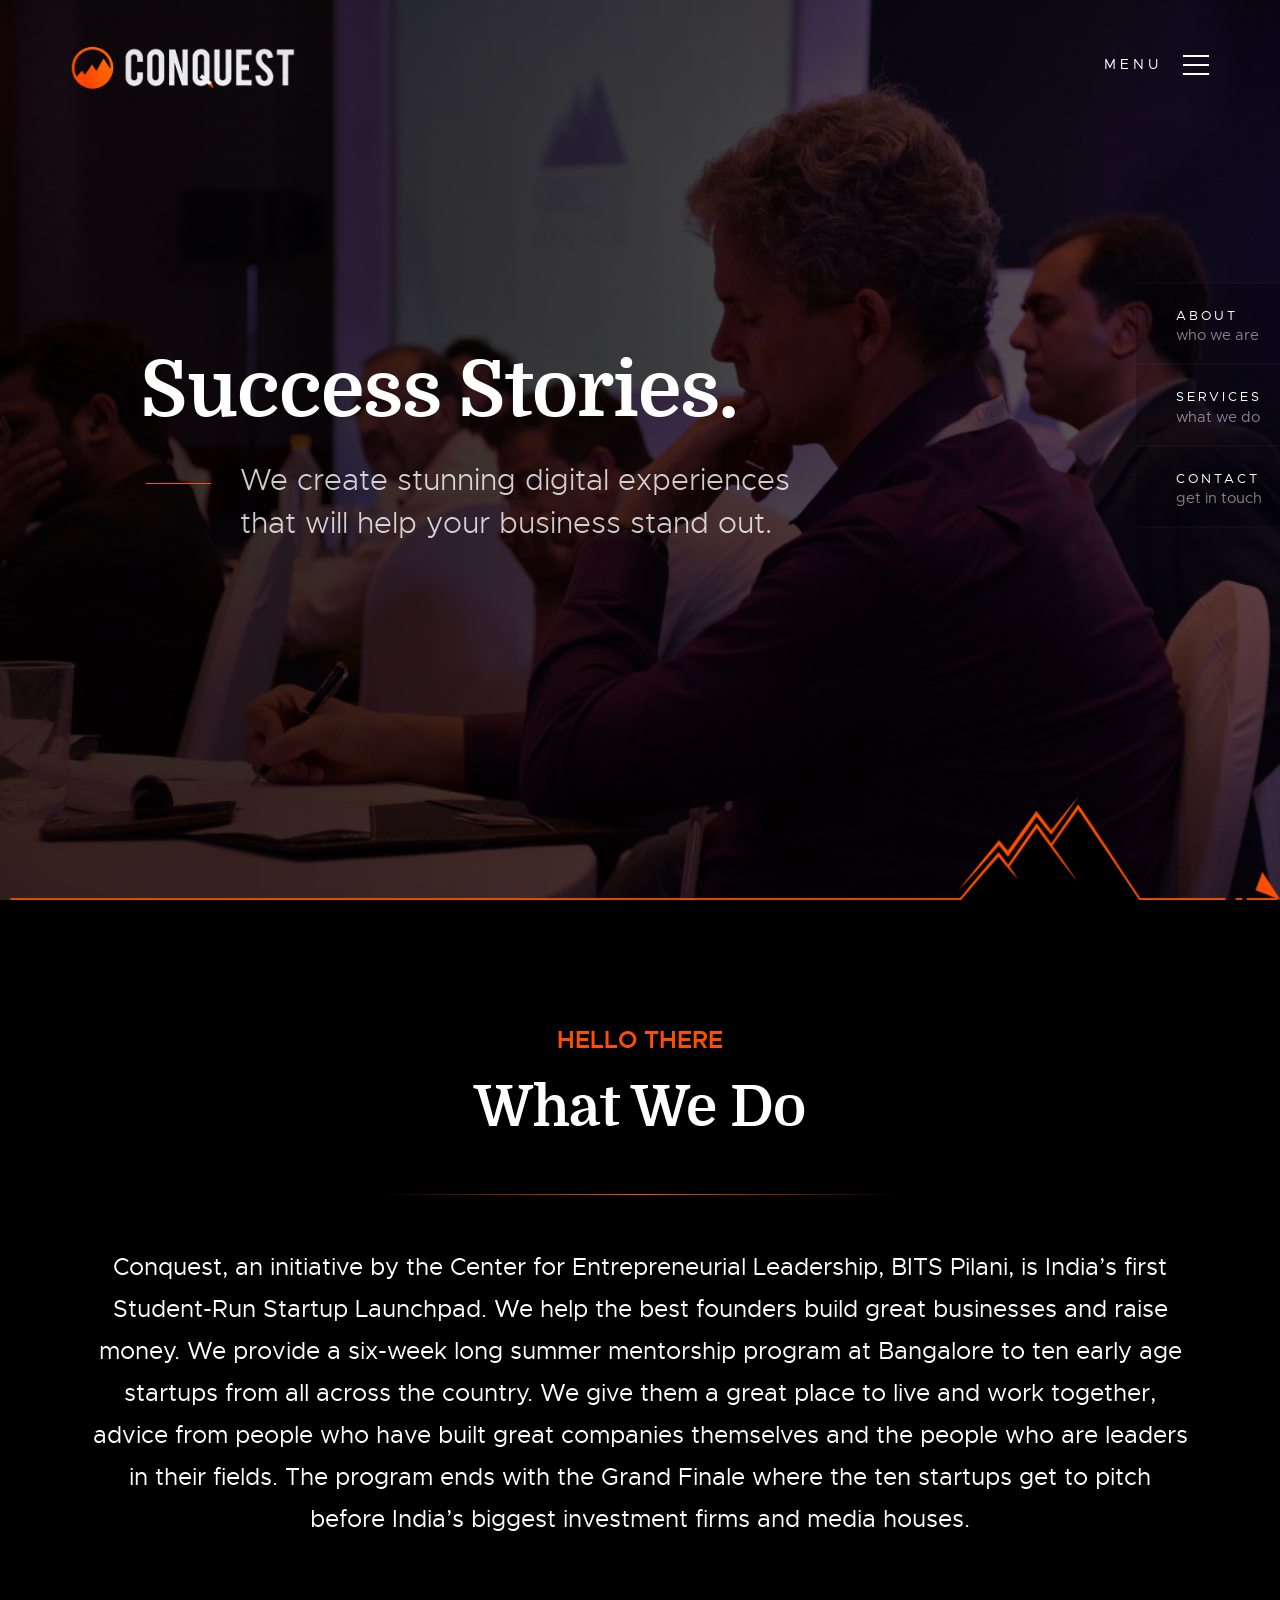
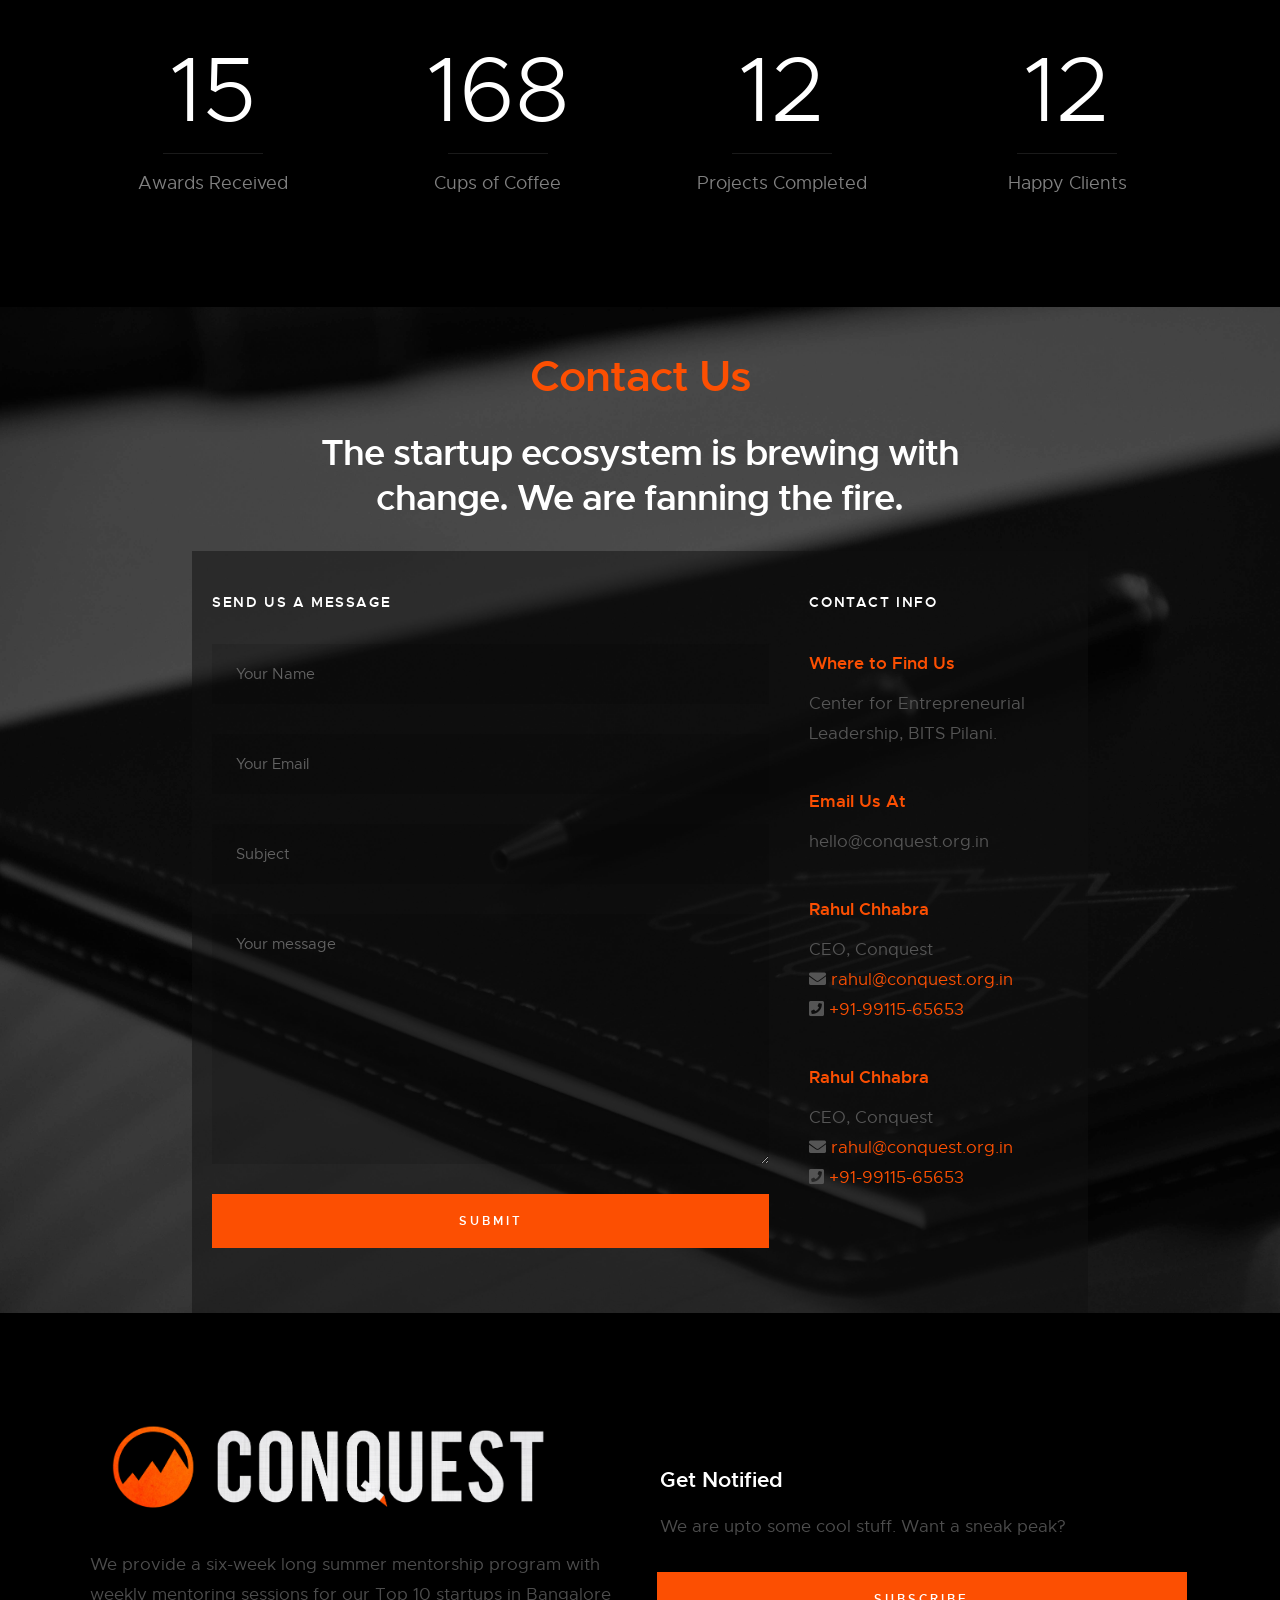
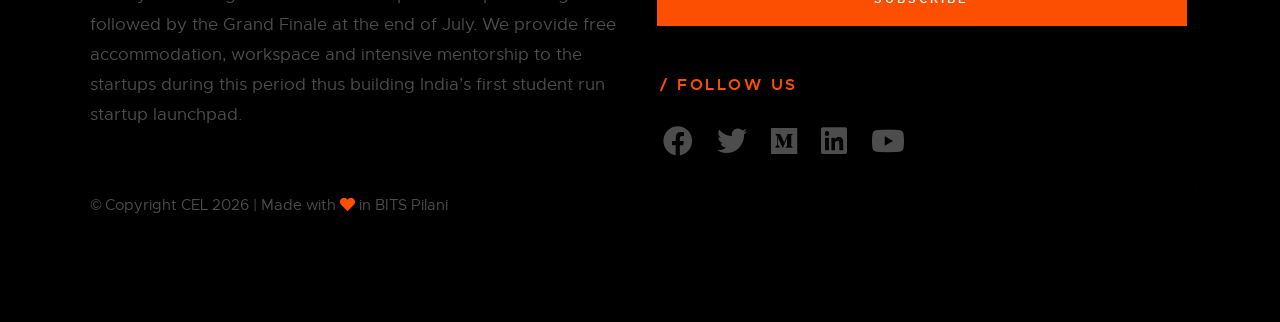
==== home_kshitij.html @ 7273b108 "init new page" ====
<!DOCTYPE html>
<html class="no-js" lang="en">
<head>


    <!--- basic page needs
    ================================================== -->
    <meta charset="utf-8">
    <title>Conquest | Success Stories</title>
    <meta name="description" content="">
    <meta name="author" content="">


    <!-- mobile specific metas
    ================================================== -->
    <meta name="viewport" content="width=device-width, initial-scale=1">


    <!-- CSS
    ================================================== -->
    <link rel="stylesheet" href="css/base.css">
    <link rel="stylesheet" href="css/vendor.css">
    <link rel="stylesheet" href="css/main.css">

    <link rel="stylesheet" type="text/css" href="our.css">
    <link rel="stylesheet" href="css/imagehover.min.css">

    <link rel="stylesheet" href="https://use.fontawesome.com/releases/v5.6.3/css/all.css" integrity="sha384-UHRtZLI+pbxtHCWp1t77Bi1L4ZtiqrqD80Kn4Z8NTSRyMA2Fd33n5dQ8lWUE00s/" crossorigin="anonymous">


    <!-- script
    ================================================== -->
    <script src="js/modernizr.js"></script>
    <script src="js/pace.min.js"></script>

 
    <!-- favicons
    ================================================== -->
    <link rel="shortcut icon" href="conquest-icon-orange.ico" type="image/x-icon">
    <link rel="icon" href="conquest-icon-orange.ico" type="image/x-icon">
 
</head>

<body id="top">
 
    <!-- header
    ================================================== -->
    <header class="s-header">


        <div class="header-logo">
            <a class="site-logo" href="index.html">
                <img src="branding-03.png" alt="Homepage" style="">
            </a>
        </div> <!-- end header-logo -->

 

        <nav class="header-nav">

            <a href="#0" class="header-nav__close" title="close"><span>Close</span></a>

            <div class="header-nav__content">
                
                <h3>Navigation</h3>

                <ul class="header-nav__list">
                    <li class="current"><a href="#home" title="home" style="color: #fc4f02">Home</a></li>
                    <li><a href="index.html#about" title="home">About Us</a></li>
                    <li><a href="mentors.html">Mentors</a></li>
                    <li><a href="jury.html">Inevstors & Jury</a></li>
                    <li><a href="success_stories.html">Success Stories</a></li>
                    <li><a href="past_sponsors.html">Past Sponsors</a></li>
                    <li><a href="team.html">Team</a></li>
                    <li><a href="index.html#contact_us">Contact Us</a></li>
                </ul>

                <p>To create an environment of co-learning, we provide a six-week long mentorship program in Bangalore for the top 10 startups followed by the Grand Finale which serves as a one in a lifetime opportunity to secure funding. During the mentorship program, the startups will be given free accommodation, office space, extensive mentorship and a wide array of activities conducive to exponential growth.</p>

                <ul class="header-nav__social">

                    <li>
                        <a href="https://www.facebook.com/ConquestBITS/" target="_blank"><i class="fab fa-facebook"></i></a>
                    </li>

                    <li>
                        <a href="https://twitter.com/ConquestBITS" target="_blank"><i class="fab fa-twitter"></i></a>
                    </li>

                    <li>
                        <a href="https://medium.com/conquest" target="_blank"><i class="fab fa-medium"></i></a>
                    </li>

                    <li>
                        <a href="https://www.linkedin.com/company/conquest---bits/" target="_blank"><i class="fab fa-linkedin"></i></a>
                    </li>

                    <li>
                        <a href="https://www.youtube.com/channel/UCt4foktbytTA9-9ZgPfGFOA" target="_blank"><i class="fab fa-youtube"></i></a>
                    </li>

                </ul>

            </div> <!-- end header-nav__content -->

        </nav> <!-- end header-nav -->

 
        <a class="header-menu-toggle" href="#0">
            <span class="header-menu-icon"></span>
        </a>


    </header> <!-- end s-header -->



    <!-- home
    ================================================== -->
    <section id="home" class="s-home target-section" data-parallax="scroll" data-image-src="images/mentors.jpeg" data-natural-width=3000 data-natural-height=2000 data-position-y=top>


        <div class="shadow-overlay"></div>
 

        <div class="home-content">
 
            <div class="row home-content__main">

                <h1>Success Stories.</h1>

                <p>
                We create stunning digital experiences <br>
                that will help your business stand out.
                </p>

            </div> <!-- end home-content__main -->

        </div> <!-- end home-content -->
 
        <ul class="home-sidelinks">

            <li><a class="smoothscroll" href="#about">About<span>who we are</span></a></li>
            <li><a class="smoothscroll" href="#services">Services<span>what we do</span></a></li>
            <li><a  class="smoothscroll" href="#contact">Contact<span>get in touch</span></a></li>

        </ul> <!-- end home-sidelinks -->

        <div style="position: absolute; bottom: 0%; left: 0%; width: 100vw;"><img style="position: absolute; bottom: 0%" src="mountains-black.png"></div>

    </section> <!-- end s-home -->


    <section id='about' class="s-about" style="background-color: black;">

        <div class="row section-header" data-aos="fade-up">
            <div class="col-full">
                <h3 style="color: #fc4f02 ; text-align: center; margin-top: -5%">HELLO THERE</h3>
                <h1 class="display-1" style="color: white ; text-align: center; ">What We Do</h1>
            </div>
        </div> <!-- end section-header -->

        <div>
            <hr class="style-two" data-aos="fade-up" style="text : center; position: relative; left: 30%; margin-top: -15% ; margin-bottom: 4%">
        </div>

        <div class="row" data-aos="fade-up">
            <div class="col-full">
                <p class="lead" style="text-align: center; color: white; margin-bottom: -1.1%">
                Conquest, an initiative by the Center for Entrepreneurial Leadership, BITS Pilani, is India’s first Student-Run Startup Launchpad. We help the best founders build great businesses and raise money. We provide a six-week long summer mentorship program at Bangalore to ten early age startups from all across the country. We give them a great place to live and work together, advice from people who have built great companies themselves and the people who are leaders in their fields. The program ends with the Grand Finale where the ten startups get to pitch before India’s biggest investment firms and media houses.
                </p>
            </div>
        </div> <!-- end about-desc -->
    
    </section> 



    <!-- stats
    ================================================== -->
    <section class="s-stats" style="background-color: black ; margin-top: -12.5%">

        <div class="row stats block-1-4 block-m-1-2 block-mob-full" data-aos="fade-up">
                
            <div class="col-block stats__col ">
                <div class="stats__count">129</div>
                <h5>Awards Received</h5>
            </div>
            <div class="col-block stats__col">
                <div class="stats__count">1507</div>
                <h5>Cups of Coffee</h5>
            </div>
            <div class="col-block stats__col">
                <div class="stats__count">108</div>
                <h5>Projects Completed</h5>
            </div>
            <div class="col-block stats__col">
                <div class="stats__count">103</div>
                <h5>Happy Clients</h5> 
            </div>

        </div> <!-- end stats -->

    </section> <!-- end s-stats -->



<!-- Form -->
    <div id = "contact_us" style="background-image: url(contact-bg.jpg);background-repeat: no-repeat; background-size: cover">
        <div class="row">
            <div class="col-full">
                <p> <h1 style="color: white; text-align: center; color: #fc4f02; margin-bottom: -3%;margin-top: 4%; font-size: 250%">Contact Us</h1></p>
                <p> <h1 style="color: white; text-align: center; width: 70%; left: 15%;font-style: 150%; position: relative;">The startup ecosystem is brewing with change. We are fanning the fire.</h1></p>
            </div>
        </div> <!-- end section-header -->


        <div class="row" style="width: 70%; background-color: #11111180">

            <div class="col-eight tab-full">

                <h3 class="h6" style="color: white ; margin-bottom: 6%">Send Us A Message</h3>

                <form>
                    <div>
                        <input class="full-width" type="email" placeholder="Your Name" id="sampleInput" style="color: white">
                        <input class="full-width" type="email" placeholder="Your Email" id="sampleInput" style="color: white">
                        <input class="full-width" type="email" placeholder="Subject" id="sampleInput" style="color: white">
                    </div>
                    
                    <textarea class="full-width" placeholder="Your message" id="exampleMessage" style="color: white"></textarea>
                    
                    <input class="btn--primary" type="submit" value="Submit">
                </form>

            </div>

            <div class="col-four tab-full" style="margin-bottom: 10%">

                <h3 class="h6" style="color: white; margin-bottom: 15%">CONTACT INFO</h3>

                <div class="cinfo">
                    <h5 style="color: #fc4f02">Where to Find Us</h5>
                    <p>
                        Center for Entrepreneurial Leadership,
                        BITS Pilani.

                    </p>
                </div>

                <div class="cinfo">
                    <h5 style="color: #fc4f02">Email Us At</h5>
                    <p>
                        hello@conquest.org.in

                    </p>
                </div>

                <div class="cinfo">
                    <h5 style="color: #fc4f02">Rahul Chhabra</h5>
                    <p> CEO, Conquest
                        <br>
                        <i class="fas fa-envelope"></i> <a href="mailto:rahul@conquest.org.in">rahul@conquest.org.in</a><br>
                        <i class="fa fa-phone-square " aria-hidden="true"></i><a href="tel:+91-99115-65653"> +91-99115-65653</a>
                    </p>
                </div>

                <div class="cinfo">
                    <h5 style="color: #fc4f02">Rahul Chhabra</h5>
                    <p> CEO, Conquest
                        <br>
                        <i class="fas fa-envelope"></i> <a href="mailto:rahul@conquest.org.in">rahul@conquest.org.in</a><br>
                        <i class="fa fa-phone-square " aria-hidden="true"></i><a href="tel:+91-99115-65653"> +91-99115-65653</a>
                    </p>
                </div>
            
            </div>

        </div>
    </div>


    <!-- contact
    ================================================== -->
    <section id="contact" class="s-contact" style="margin-bottom: -50% ; background-color: black ;">

        <div class="row" style="margin-top: -9%">

            <div class="col-six tab-full left footer-desc">

                <div class="footer-logo"><img src="branding-03.png" style="width: 90% ; margin-bottom: 5%" align="middle"></div>

                <p>We provide a six-week long summer mentorship program with weekly mentoring sessions for our Top 10 startups in Bangalore followed by the Grand Finale at the end of July. We provide free accommodation, workspace and intensive mentorship to the startups during this period thus building India’s first student run startup launchpad.</p>

            </div>

            <div class="col-six tab-full right footer-subscribe">

                <h4 style="color: white">Get Notified</h4>
                <p>We are upto some cool stuff. Want a sneak peak?</p>

                <div class="contact-subscribe">

                    <form id="mc-form" class="group mc-form" novalidate="true">
                        <input type="email" value="" name="EMAIL" class="email" id="mc-email" placeholder="Email Address" required="">
                        <input type="submit" name="subscribe" value="Subscribe">
                        <label for="mc-email" class="subscribe-message"></label>
                    </form>

                </div> <!-- end contact-subscribe -->

                <h3 class="subhead subhead--light">Follow Us</h3>

                <ul class="contact-social">
                    <li>
                        <a href="https://www.facebook.com/ConquestBITS/" target="_blank"><i class="fab fa-facebook"></i></a>
                    </li>

                    <li>
                        <a href="https://twitter.com/ConquestBITS" target="_blank"><i class="fab fa-twitter"></i></a>
                    </li>

                    <li>
                        <a href="https://medium.com/conquest" target="_blank"><i class="fab fa-medium"></i></a>
                    </li>

                    <li>
                        <a href="https://www.linkedin.com/company/conquest---bits/" target="_blank"><i class="fab fa-linkedin"></i></a>
                    </li>
                   
                    <li>
                        <a href="https://www.youtube.com/channel/UCt4foktbytTA9-9ZgPfGFOA" target="_blank"><i class="fab fa-youtube"></i></a>
                    </li>
                </ul>

            </div>
        </div>

        <div class="row">

            <div class="col-full middle  tab-full cl-copyright">

                <span>&copy; Copyright CEL <script>document.write(new Date().getFullYear());</script> | Made with <i class="fa fa-heart" aria-hidden="true" style="color: #fc4f02"></i> in BITS Pilani</span>

            </div>

        </div>

        <div class="cl-go-top">

            <a class="smoothscroll" title="Back to Top" href="#top"><i class="icon-arrow-up" aria-hidden="true"></i></a>

        </div>
    </section> <!-- end s-contact -->

 

    <!-- preloader
    ================================================== -->
    <div id="preloader">
        <div id="loader" style="background-image: url(logo-stroke2.png); background-size: cover;">       
        </div>
    </div>



    <!-- Java Script
    ================================================== -->
    <script src="js/jquery-3.2.1.min.js"></script>
    <script src="js/plugins.js"></script>
    <script src="js/main.js"></script>

 
</body>

</html>
---- css/base.css ----
/* =================================================================== 
 *
 *  Transcend v1.0 Base Stylesheet
 *  03-18-2018
 *  ------------------------------------------------------------------
 *
 *  TOC:
 *  # imports
 *  # normalize
 *  # basic/base setup styles
 *      ## Media
 *      ## Typography resets
 *      ## links
 *      ## inputs
 *  # grid
 *      ## medium size devices
 *      ## tablets
 *      ## mobile devices
 *      ## small mobile devices
 *  # block grids
 *      ## medium size devices
 *      ## tablets
 *      ## mobile devices
 *      ## small mobile devices
 *  # MISC
 *
 * =================================================================== */

/* ===================================================================
 * # imports 
 *
 * ------------------------------------------------------------------- */
@import url("font-awesome/css/fontawesome-all.css");
@import url("micons/micons.css");
@import url("fonts.css");


/* ===================================================================
 * # normalize
 * normalize.css v5.0.0 | MIT License | 
 * github.com/necolas/normalize.css
 *
 * ------------------------------------------------------------------- */
html {
    font-family: sans-serif;
    line-height: 1.15;
    -ms-text-size-adjust: 100%;
    -webkit-text-size-adjust: 100%;
}

body {
    margin: 0;
}

article,
aside,
footer,
header,
nav,
section {
    display: block;
}

h1 {
    font-size: 2em;
    margin: 0.67em 0;
}

figcaption,
figure,
main {
    display: block;
}

figure {
    margin: 1em 40px;
}

hr {
    box-sizing: content-box;
    height: 0;
    overflow: visible;
}

pre {
    font-family: monospace, monospace;
    font-size: 1em;
}

a {
    background-color: transparent;
    -webkit-text-decoration-skip: objects;
}

a:active,
a:hover {
    outline-width: 0;
}

abbr[title] {
    border-bottom: none;
    text-decoration: underline;
    text-decoration: underline dotted;
}

b,
strong {
    font-weight: inherit;
}

b,
strong {
    font-weight: bolder;
}

code,
kbd,
samp {
    font-family: monospace, monospace;
    font-size: 1em;
}

dfn {
    font-style: italic;
}

mark {
    background-color: #ff0;
    color: #000;
}

small {
    font-size: 80%;
}

sub,
sup {
    font-size: 75%;
    line-height: 0;
    position: relative;
    vertical-align: baseline;
}

sub {
    bottom: -0.25em;
}

sup {
    top: -0.5em;
}

audio,
video {
    display: inline-block;
}

audio:not([controls]) {
    display: none;
    height: 0;
}

img {
    border-style: none;
}

svg:not(:root) {
    overflow: hidden;
}

button,
input,
optgroup,
select,
textarea {
    font-family: sans-serif;
    font-size: 100%;
    line-height: 1.15;
    margin: 0;
}

button,
input {
    overflow: visible;
}

button,
select {
    text-transform: none;
}

button,
html [type="button"],
[type="reset"],
[type="submit"] {
    -webkit-appearance: button;
}

button::-moz-focus-inner,
[type="button"]::-moz-focus-inner,
[type="reset"]::-moz-focus-inner,
[type="submit"]::-moz-focus-inner {
    border-style: none;
    padding: 0;
}

button:-moz-focusring,
[type="button"]:-moz-focusring,
[type="reset"]:-moz-focusring,
[type="submit"]:-moz-focusring {
    outline: 1px dotted ButtonText;
}

fieldset {
    border: 1px solid #c0c0c0;
    margin: 0 2px;
    padding: 0.35em 0.625em 0.75em;
}

legend {
    box-sizing: border-box;
    color: inherit;
    display: table;
    max-width: 100%;
    padding: 0;
    white-space: normal;
}

progress {
    display: inline-block;
    vertical-align: baseline;
}

textarea {
    overflow: auto;
}

[type="checkbox"],
[type="radio"] {
    box-sizing: border-box;
    padding: 0;
}

[type="number"]::-webkit-inner-spin-button,
[type="number"]::-webkit-outer-spin-button {
    height: auto;
}

[type="search"] {
    -webkit-appearance: textfield;
    outline-offset: -2px;
}

[type="search"]::-webkit-search-cancel-button,
[type="search"]::-webkit-search-decoration {
    -webkit-appearance: none;
}

::-webkit-file-upload-button {
    -webkit-appearance: button;
    font: inherit;
}

details,
menu {
    display: block;
}

summary {
    display: list-item;
}

canvas {
    display: inline-block;
}

template {
    display: none;
}

[hidden] {
    display: none;
}


/* ===================================================================
 * # basic/base setup styles
 *
 * ------------------------------------------------------------------- */
html {
    font-size: 62.5%;
    box-sizing: border-box;
}

*,
*::before,
*::after {
    box-sizing: inherit;
}

body {
    font-weight: normal;
    line-height: 1;
    word-wrap: break-word;
    text-rendering: optimizeLegibility;
    -webkit-overflow-scrolling: touch;
    -webkit-text-size-adjust: none;
}

body,
input,
button {
    -moz-osx-font-smoothing: grayscale;
    -webkit-font-smoothing: antialiased;
}


/* ------------------------------------------------------------------- 
 * ## Media
 * ------------------------------------------------------------------- */
img,
video {
    max-width: 100%;
    height: auto;
}


/* ------------------------------------------------------------------- 
 * ## Typography resets 
 * ------------------------------------------------------------------- */
div,
dl,
dt,
dd,
ul,
ol,
li,
h1,
h2,
h3,
h4,
h5,
h6,
pre,
form,
p,
blockquote,
th,
td {
    margin: 0;
    padding: 0;
}

h1,
h2,
h3,
h4,
h5,
h6 {
    -webkit-font-smoothing: auto;
    -webkit-font-smoothing: antialiased;
    -webkit-font-variant-ligatures: common-ligatures;
    -moz-font-variant-ligatures: common-ligatures;
    font-variant-ligatures: common-ligatures;
    text-rendering: optimizeLegibility;
}

em,
i {
    font-style: italic;
    line-height: inherit;
}

strong,
b {
    font-weight: bold;
    line-height: inherit;
}

small {
    font-size: 60%;
    line-height: inherit;
}

ol,
ul {
    list-style: none;
}

li {
    display: block;
}


/* ------------------------------------------------------------------- 
 * ## links
 * ------------------------------------------------------------------- */
a {
    text-decoration: none;
    line-height: inherit;
}

a img {
    border: none;
}


/* ------------------------------------------------------------------- 
 * ## inputs
 * ------------------------------------------------------------------- */
fieldset {
    margin: 0;
    padding: 0;
}

input[type="email"],
input[type="number"],
input[type="search"],
input[type="text"],
input[type="tel"],
input[type="url"],
input[type="password"],
textarea {
    -webkit-appearance: none;
    -moz-appearance: none;
    -ms-appearance: none;
    -o-appearance: none;
    appearance: none;
}



/* ===================================================================
 * # grid
 *
 * ------------------------------------------------------------------- */
.row {
    width: 89%;
    max-width: 1200px;
    margin: 0 auto;
}

.row:after {
    content: "";
    display: table;
    clear: both;
}

.row .row {
    width: auto;
    max-width: none;
    margin-left: -20px;
    margin-right: -20px;
}

/* column blocks
 * -------------------------------------- */
[class*="col-"] {
    float: left;
    padding: 0 20px;
}

[class*="col-"]+[class*="col-"].end {
    float: right;
}

/* column width classes 
 * -------------------------------------- */
.col-one {
    width: 8.33333%;
}

.col-two,
.col-1-6 {
    width: 16.66667%;
}

.col-three,
.col-1-4 {
    width: 25%;
}

.col-four,
.col-1-3 {
    width: 33.33333%;
}

.col-five {
    width: 41.66667%;
}

.col-six,
.col-1-2 {
    width: 50%;
}

.col-seven {
    width: 58.33333%;
}

.col-eight,
.col-2-3 {
    width: 66.66667%;
}

.col-nine,
.col-3-4 {
    width: 75%;
}

.col-ten,
.col-5-6 {
    width: 83.33333%;
}

.col-eleven {
    width: 91.66667%;
}

.col-twelve,
.col-full {
    width: 100%;
}


/* ------------------------------------------------------------------- 
 * ## medium size devices
 * ------------------------------------------------------------------- */
@media only screen and (max-width: 1200px) {
    .row .row {
        margin-left: -15px;
        margin-right: -15px;
    }
    [class*="col-"] {
        padding: 0 15px;
    }
    .md-two,
    .md-1-6 {
        width: 16.66667%;
    }
    .md-one {
        width: 8.33333%;
    }
    .md-three,
    .md-1-4 {
        width: 25%;
    }
    .md-four,
    .md-1-3 {
        width: 33.33333%;
    }
    .md-five {
        width: 41.66667%;
    }
    .md-six,
    .md-1-2 {
        width: 50%;
    }
    .md-seven {
        width: 58.33333%;
    }
    .md-eight,
    .md-2-3 {
        width: 66.66667%;
    }
    .md-nine,
    .md-3-4 {
        width: 75%;
    }
    .md-ten,
    .md-5-6 {
        width: 83.33333%;
    }
    .md-eleven {
        width: 91.66667%;
    }
    .md-twelve,
    .md-full {
        width: 100%;
    }
}


/* ------------------------------------------------------------------- 
 * ## tablets
 * ------------------------------------------------------------------- */
@media only screen and (max-width: 800px) {
    .row {
        width: 90%;
    }
    .tab-1-4 {
        width: 25%;
    }
    .tab-1-3 {
        width: 33.33333%;
    }
    .tab-1-2 {
        width: 50%;
    }
    .tab-2-3 {
        width: 66.66667%;
    }
    .tab-3-4 {
        width: 75%;
    }
    .tab-full {
        width: 100%;
    }
    .hide-on-tablet {
        display: none;
    }
}


/* ------------------------------------------------------------------- 
 * ## mobile devices
 * ------------------------------------------------------------------- */
@media only screen and (max-width: 600px) {
    .row {
        width: auto;
        padding-left: 25px;
        padding-right: 25px;
    }
    .row .row {
        margin-left: -10px;
        margin-right: -10px;
        padding-left: 0;
        padding-right: 0;
    }
    [class*="col-"] {
        padding: 0 10px;
    }
    .mob-1-4 {
        width: 25%;
    }
    .mob-1-3 {
        width: 33.33333%;
    }
    .mob-1-2 {
        width: 50%;
    }
    .mob-2-3 {
        width: 66.66667%;
    }
    .mob-3-4 {
        width: 75%;
    }
    .mob-full {
        width: 100%;
    }
    .hide-on-mobile {
        display: none;
    }
}


/* ------------------------------------------------------------------- 
 * ## small mobile devices
 * ------------------------------------------------------------------- */

/* stack columns on small mobile devices
 * ------------------------------------------------------------------- */
@media only screen and (max-width: 400px) {
    .row .row {
        margin-left: 0;
        margin-right: 0;
    }
    [class*="col-"] {
        width: 100% !important;
        float: none !important;
        clear: both !important;
        margin-left: 0;
        margin-right: 0;
        padding: 0;
    }
    [class*="col-"]+[class*="col-"].end {
        float: none;
    }
}



/* ===================================================================
 * # block grids
 * ------------------------------------------------------------------- */

/*   Equally-sized columns define at row level
 * ------------------------------------------------------------------- */
[class*="block-"]:after {
    content: "";
    display: table;
    clear: both;
}

.block-1-6 .col-block {
    width: 16.66667%;
}

.block-1-5 .col-block {
    width: 20%;
}

.block-1-4 .col-block {
    width: 25%;
}

.block-1-3 .col-block {
    width: 33.33333%;
}

.block-1-2 .col-block {
    width: 50%;
}

/**
 * Clearing for block grid columns. Allow columns with 
 * different heights to align properly.
 */

.block-1-6 .col-block:nth-child(6n+1),
.block-1-5 .col-block:nth-child(5n+1),
.block-1-4 .col-block:nth-child(4n+1),
.block-1-3 .col-block:nth-child(3n+1),
.block-1-2 .col-block:nth-child(2n+1) {
    clear: both;
}


/* ------------------------------------------------------------------- 
 * ## medium size devices
 * ------------------------------------------------------------------- */
@media only screen and (max-width: 1200px) {
    .block-m-1-6 .col-block {
        width: 16.66667%;
    }
    .block-m-1-5 .col-block {
        width: 20%;
    }
    .block-m-1-4 .col-block {
        width: 25%;
    }
    .block-m-1-3 .col-block {
        width: 33.33333%;
    }
    .block-m-1-2 .col-block {
        width: 50%;
    }
    .block-m-full .col-block {
        width: 100%;
        clear: both;
    }
    [class*="block-m-"] .col-block:nth-child(n) {
        clear: none;
    }
    .block-m-1-6 .col-block:nth-child(6n+1),
    .block-m-1-5 .col-block:nth-child(5n+1),
    .block-m-1-4 .col-block:nth-child(4n+1),
    .block-m-1-3 .col-block:nth-child(3n+1),
    .block-m-1-2 .col-block:nth-child(2n+1) {
        clear: both;
    }
}


/* ------------------------------------------------------------------- 
 * ## tablets
 * ------------------------------------------------------------------- */
@media only screen and (max-width: 800px) {
    .block-tab-1-6 .col-block {
        width: 16.66667%;
    }
    .block-tab-1-5 .col-block {
        width: 20%;
    }
    .block-tab-1-4 .col-block {
        width: 25%;
    }
    .block-tab-1-3 .col-block {
        width: 33.33333%;
    }
    .block-tab-1-2 .col-block {
        width: 50%;
    }
    .block-tab-full .col-block {
        width: 100%;
        clear: both;
    }
    [class*="block-tab-"] .col-block:nth-child(n) {
        clear: none;
    }
    .block-tab-1-6 .col-block:nth-child(6n+1),
    .block-tab-1-6 .col-block:nth-child(5n+1),
    .block-tab-1-4 .col-block:nth-child(4n+1),
    .block-tab-1-3 .col-block:nth-child(3n+1),
    .block-tab-1-2 .col-block:nth-child(2n+1) {
        clear: both;
    }
}


/* ------------------------------------------------------------------- 
 * ## mobile devices
 * ------------------------------------------------------------------- */
@media only screen and (max-width: 600px) {
    .block-mob-1-6 .col-block {
        width: 16.66667%;
    }
    .block-mob-1-5 .col-block {
        width: 20%;
    }
    .block-mob-1-4 .col-block {
        width: 25%;
    }
    .block-mob-1-3 .col-block {
        width: 33.33333%;
    }
    .block-mob-1-2 .col-block {
        width: 50%;
    }
    .block-mob-full .col-block {
        width: 100%;
        clear: both;
    }
    [class*="block-mob-"] .col-block:nth-child(n) {
        clear: none;
    }
    .block-mob-1-6 .col-block:nth-child(6n+1),
    .block-mob-1-5 .col-block:nth-child(5n+1),
    .block-mob-1-4 .col-block:nth-child(4n+1),
    .block-mob-1-3 .col-block:nth-child(3n+1),
    .block-mob-1-2 .col-block:nth-child(2n+1) {
        clear: both;
    }
}


/* ------------------------------------------------------------------- 
 * ## small mobile devices
 * ------------------------------------------------------------------- */

/* stack columns on small mobile devices
 * ------------------------------------------------------------------- */
@media only screen and (max-width: 400px) {
    .stack .col-block {
        width: 100% !important;
        float: none !important;
        clear: both !important;
        margin-left: 0;
        margin-right: 0;
    }
}



/* ===================================================================
 * # MISC
 *
 * ------------------------------------------------------------------- */
.group:after {
    content: "";
    display: table;
    clear: both;
}

/* Misc Helper Styles
 * -------------------------------------- */
.is-hidden {
    display: none;
}

.is-invisible {
    visibility: hidden;
}

.antialiased {
    -webkit-font-smoothing: antialiased;
    -moz-osx-font-smoothing: grayscale;
}

.overflow-hidden {
    overflow: hidden;
}

.remove-bottom {
    margin-bottom: 0;
}

.half-bottom {
    margin-bottom: 1.5rem !important;
}

.add-bottom {
    margin-bottom: 3rem !important;
}

.no-border {
    border: none;
}

.full-width {
    width: 100%;
}

.text-center {
    text-align: center;
}

.text-left {
    text-align: left;
}

.text-right {
    text-align: right;
}

.pull-left {
    float: left;
}

.pull-right {
    float: right;
}

.align-center {
    margin-left: auto;
    margin-right: auto;
    text-align: center;
}

/*# sourceMappingURL=base.css.map */
---- css/main.css ----
/* =================================================================== 
 *
 *  Transcend v1.0 Main Stylesheet
 *  03-19-2018
 *  ------------------------------------------------------------------
 *
 *  TOC:
 *  # base style overrides
 *    ## links
 *  # typography & general theme styles
 *    ## Lists
 *    ## responsive video container
 *    ## floated image
 *    ## tables
 *    ## Spacing 
 *    ## pace.js styles - minimal
 *  # preloader
 *  # forms
 *    ## Style Placeholder Text
 *    ## Change Autocomplete styles in Chrome
 *  # buttons
 *  # additional components
 *    ## alert box
 *    ## additional typo styles
 *    ## skillbars
 *  # reusable and common theme styles
 *    ## display headings
 *  # header styles
 *    ## header logo
 *    ## main navigation
 *    ## mobile menu toggle 
 *  # home
 *    ## home content
 *    ## home sidelinks
 *    ## home scroll
 *    ## home scroll
 *    ## home animations
 *  # about
 *    ## about process
 *  # services
 *    ## services list
 *  # works
 *    ## bricks/masonry
 *  # testimonials
 *  # stats 
 *  # contact 
 *    ## contact social
 *    ## subscribe
 *    ## copyright
 *    ## go to top
 *
 * =================================================================== */


/* ===================================================================
 * # base style overrides
 *
 * ------------------------------------------------------------------- */
html {
  font-size: 10px;
}
@media only screen and (max-width: 400px) {
  html {
    font-size: 9.411764705882353px;
  }
}

html, body {
  height: 100%;
}

body {
  background: #111111;
  font-family: "metropolis-regular", sans-serif;
  font-size: 1.7rem;
  font-style: normal;
  font-weight: normal;
  line-height: 1.765;
  color: #555555;
  margin: 0;
  padding: 0;
}

/* ------------------------------------------------------------------- 
 * ## links
 * ------------------------------------------------------------------- */
a {
  color: #fc4f02;
  -webkit-transition: all 0.3s ease-in-out;
  transition: all 0.3s ease-in-out;
}

a:hover,
a:focus,
a:active {
  color: #26bfb5;
}

a:hover,
a:active {
  outline: 0;
}


/* ===================================================================
 * # typography & general theme styles
 * 
 * ------------------------------------------------------------------- */
h1, h2, h3, h4, h5, h6, .h1, .h2, .h3, .h4, .h5, .h6 {
  font-family: "metropolis-semibold", sans-serif;
  color: #000000;
  font-style: normal;
  font-weight: normal;
  text-rendering: optimizeLegibility;
}

h1, .h1, h2, .h2, h3, .h3, h4, .h4 {
  margin-top: 6rem;
  margin-bottom: 1.8rem;
}

@media only screen and (max-width:600px) {
  h1, .h1, h2, .h2, h3, .h3, h4, .h4 {
    margin-top: 5.1rem;
  }

}

h5, .h5, h6, .h6 {
  margin-top: 4.2rem;
  margin-bottom: 1.5rem;
}

@media only screen and (max-width:600px) {
  h5, .h5, h6, .h6 {
    margin-top: 3.6rem;
    margin-bottom: 0.9rem;
  }

}

h1, .h1 {
  font-size: 3.6rem;
  line-height: 1.25;
  letter-spacing: -0.1rem;
}

@media only screen and (max-width:600px) {
  h1, .h1 {
    font-size: 3.3rem;
    letter-spacing: -0.07rem;
  }

}

h2, .h2 {
  font-size: 3rem;
  line-height: 1.3;
}

h3, .h3 {
  font-size: 2.4rem;
  line-height: 1.25;
}

h4, .h4 {
  font-size: 2.1rem;
  line-height: 1.286;
}

h5, .h5 {
  font-size: 1.7rem;
  line-height: 1.235;
}

h6, .h6 {
  font-size: 1.4rem;
  line-height: 1.286;
  text-transform: uppercase;
  letter-spacing: 0.16rem;
}

p img {
  margin: 0;
}

p.lead {
  font-family: "metropolis-regular", sans-serif;
  font-size: 2.4rem;
  line-height: 1.75;
  margin-bottom: 3.6rem;
  color: rgba(85, 85, 85, 0.95);
}
@media only screen and (max-width: 1200px) {
  p.lead {
    font-size: 2.2rem;
  }
}
@media only screen and (max-width: 1000px) {
  p.lead {
    font-size: 2.1rem;
  }
}
@media only screen and (max-width: 800px) {
  p.lead {
    font-size: 1.9rem;
  }
}

em, i, strong, b {
  font-size: inherit;
  line-height: inherit;
  font-style: normal;
  font-weight: normal;
}

em, i {
  font-family: "metropolis-italic", sans-serif;
}

strong, b {
  font-family: "metropolis-semibold", sans-serif;
  font-weight: normal;
}

small {
  font-size: 1.2rem;
  line-height: inherit;
}

blockquote {
  margin: 3.9rem 0;
  padding-left: 4.5rem;
  position: relative;
}

blockquote:before {
  content: "\201C";
  font-size: 10rem;
  line-height: 0px;
  margin: 0;
  color: rgba(0, 0, 0, 0.25);
  font-family: arial, sans-serif;
  position: absolute;
  top: 3.6rem;
  left: 0;
}

blockquote p {
  font-family: "metropolis-regular", sans-serif;
  padding: 0;
  font-size: 2.1rem;
  line-height: 1.857;
  color: #111111;
}

blockquote cite {
  display: block;
  font-family: "domine-regular", sans-serif;
  font-size: 1.4rem;
  font-style: normal;
  line-height: 1.5;
}

blockquote cite:before {
  content: "\2014 \0020";
}

blockquote cite a,
blockquote cite a:visited {
  color: #626262;
  border: none;
}

abbr {
  font-family: "metropolis-bold", sans-serif;
  font-variant: small-caps;
  text-transform: lowercase;
  letter-spacing: 0.05rem;
  color: #626262;
}

var, kbd, samp, code, pre {
  font-family: Consolas, "Andale Mono", Courier, "Courier New", monospace;
}

pre {
  padding: 2.4rem 3rem 3rem;
  background: #f1f1f1;
  overflow-x: auto;
}

code {
  font-size: 1.4rem;
  margin: 0 0.2rem;
  padding: 0.3rem 0.6rem;
  white-space: nowrap;
  background: #f1f1f1;
  border: 1px solid #e1e1e1;
  border-radius: 3px;
}

pre > code {
  display: block;
  white-space: pre;
  line-height: 2;
  padding: 0;
  margin: 0;
}

pre.prettyprint > code {
  border: none;
}

del {
  text-decoration: line-through;
}

abbr[title],
dfn[title] {
  border-bottom: 1px dotted;
  cursor: help;
  text-decoration: none;
}

mark {
  background: #ffd900;
  color: #000000;
}

hr {
  border: solid rgba(0, 0, 0, 0.1);
  border-width: 1px 0 0;
  clear: both;
  margin: 2.4rem 0 1.5rem;
  height: 0;
}


/* ------------------------------------------------------------------- 
 * ## Lists
 * ------------------------------------------------------------------- */
ol {
  list-style: decimal;
}

ul {
  list-style: disc;
}

li {
  display: list-item;
}

ol,
ul {
  margin-left: 1.7rem;
}

ul li {
  padding-left: 0.4rem;
}

ul ul,
ul ol,
ol ol,
ol ul {
  margin: 0.6rem 0 0.6rem 1.7rem;
}

ul.disc li {
  display: list-item;
  list-style: none;
  padding: 0 0 0 0.8rem;
  position: relative;
}
ul.disc li::before {
  content: "";
  display: inline-block;
  width: 8px;
  height: 8px;
  border-radius: 50%;
  background: #fc4f02;
  position: absolute;
  left: -17px;
  top: 11px;
  vertical-align: middle;
}

dt {
  margin: 0;
  color: #fc4f02;
}

dd {
  margin: 0 0 0 2rem;
}


/* ------------------------------------------------------------------- 
 * ## responsive video container
 * ------------------------------------------------------------------- */
.video-container {
  position: relative;
  padding-bottom: 56.25%;
  height: 0;
  overflow: hidden;
}
.video-container iframe,
.video-container object,
.video-container embed,
.video-container video {
  position: absolute;
  top: 0;
  left: 0;
  width: 100%;
  height: 100%;
}


/* ------------------------------------------------------------------- 
 * ## floated image
 * ------------------------------------------------------------------- */
img.pull-right {
  margin: 1.5rem 0 0 3rem;
}

img.pull-left {
  margin: 1.5rem 3rem 0 0;
}


/* ------------------------------------------------------------------- 
 * ## tables
 * ------------------------------------------------------------------- */
table {
  border-width: 0;
  width: 100%;
  max-width: 100%;
  font-family: "metropolis-regular", sans-serif;
}

th,
td {
  padding: 1.5rem 3rem;
  text-align: left;
  border-bottom: 1px solid #e8e8e8;
}

th {
  color: #000000;
  font-family: "metropolis-semibold", sans-serif;
  font-weight: normal;
}

td {
  line-height: 1.5;
}

th:first-child,
td:first-child {
  padding-left: 0;
}

th:last-child,
td:last-child {
  padding-right: 0;
}

.table-responsive {
  overflow-x: auto;
  -webkit-overflow-scrolling: touch;
}


/* ------------------------------------------------------------------- 
 * ## Spacing 
 * ------------------------------------------------------------------- */
button,
.btn {
  margin-bottom: 1.2rem;
}

fieldset {
  margin-bottom: 1.5rem;
}

input,
textarea,
select,
pre,
blockquote,
figure,
table,
p,
ul,
ol,
dl,
form,
.video-container,
.cl-custom-select {
  margin-bottom: 3rem;
}

/* ------------------------------------------------------------------- 
 * ## pace.js styles - minimal
 * ------------------------------------------------------------------- */
.pace {
  -webkit-pointer-events: none;
  pointer-events: none;
  -webkit-user-select: none;
  -moz-user-select: none;
  user-select: none;
}

.pace-inactive {
  display: none;
}

.pace .pace-progress {
  background: #fc4f02;
  position: fixed;
  z-index: 900;
  top: 0;
  right: 100%;
  width: 100%;
  height: 4px;
}

.oldie .pace {
  display: none;
}



/* ===================================================================
 * # preloader
 *
 * ------------------------------------------------------------------- */
#preloader {
  position: fixed;
  top: 0;
  left: 0;
  right: 0;
  bottom: 0;
  background: #000000;
  z-index: 800;
  height: 100vh;
  width: 100vw;
}

 
.no-js #preloader,
.oldie #preloader {
  display: none;
}

 

#loader {
  position: absolute;
  left: 50%;
  top: 50%;
  width: 150px;
  height: 150px;
  /*margin: -30px 0 0 -30px;*/
  padding: 0;
  transform: translate(-50%,-50%);
}

 

#loader:before {
  content: "";
  border-top: 6px solid rgba(255, 255, 255, 0.1);
  border-right: 6px solid rgba(255, 255, 255, 0.1);
  border-bottom: 6px solid rgba(255, 255, 255, 0.1);
  border-left: 6px solid #fc4f02;
  -webkit-animation: load 1.1s infinite linear;
  animation: load 1.1s infinite linear;
  display: block;
  border-radius: 50%;
  width: 150px;
  height: 150px;
}

 

@-webkit-keyframes load {
  0% {
    -webkit-transform: rotate(0deg);
    transform: rotate(0deg);
  }

  100% {
    -webkit-transform: rotate(360deg);
    transform: rotate(360deg);
  }
}

@keyframes load {
  0% {
    -webkit-transform: rotate(0deg);
    transform: rotate(0deg);
  }

  100% {
    -webkit-transform: rotate(360deg);
    transform: rotate(360deg);
  }
}


/* ===================================================================
 * # forms
 *
 * ------------------------------------------------------------------- */
fieldset {
  border: none;
}

input[type="email"],
input[type="number"],
input[type="search"],
input[type="text"],
input[type="tel"],
input[type="url"],
input[type="password"],
textarea,
select {
  display: block;
  height: 6rem;
  padding: 1.5rem 2.4rem;
  border: 0;
  outline: none;
  color: #151515;
  font-family: "metropolis-regular", sans-serif;
  font-size: 1.5rem;
  line-height: 3rem;
  max-width: 100%;
  background: rgba(0, 0, 0, 0.12);
  -webkit-transition: all 0.3s ease-in-out;
  transition: all 0.3s ease-in-out;
}

.cl-custom-select {
  position: relative;
  padding: 0;
}
.cl-custom-select select {
  -webkit-appearance: none;
  -moz-appearance: none;
  -ms-appearance: none;
  -o-appearance: none;
  appearance: none;
  text-indent: 0.01px;
  text-overflow: "";
  margin: 0;
  line-height: 3rem;
  vertical-align: middle;
}
.cl-custom-select select option {
  padding-left: 2rem;
  padding-right: 2rem;
}
.cl-custom-select select::-ms-expand {
  display: none;
}
.cl-custom-select::after {
  border-bottom: 2px solid rgba(0, 0, 0, 0.5);
  border-right: 2px solid rgba(0, 0, 0, 0.5);
  content: "";
  display: block;
  height: 8px;
  width: 8px;
  margin-top: -7px;
  pointer-events: none;
  position: absolute;
  right: 2.4rem;
  top: 50%;
  -webkit-transform-origin: 66% 66%;
  -ms-transform-origin: 66% 66%;
  transform-origin: 66% 66%;
  -webkit-transform: rotate(45deg);
  -ms-transform: rotate(45deg);
  transform: rotate(45deg);
  -webkit-transition: all 0.15s ease-in-out;
  transition: all 0.15s ease-in-out;
}

/* IE9 and below */
.oldie .cl-custom-select::after {
  display: none;
}

textarea {
  min-height: 25rem;
}

input[type="email"]:focus,
input[type="number"]:focus,
input[type="search"]:focus,
input[type="text"]:focus,
input[type="tel"]:focus,
input[type="url"]:focus,
input[type="password"]:focus,
textarea:focus,
select:focus {
  color: #000000;
}

label,
legend {
  font-family: "metropolis-semibold", sans-serif;
  font-size: 1.4rem;
  font-weight: normal;
  margin-bottom: 0.9rem;
  line-height: 1.714;
  color: #000000;
  display: block;
}

input[type="checkbox"],
input[type="radio"] {
  display: inline;
}

label > .label-text {
  display: inline-block;
  margin-left: 1rem;
  font-family: "metropolis-regular", sans-serif;
  font-weight: normal;
  line-height: inherit;
}

label > input[type="checkbox"],
label > input[type="radio"] {
  margin: 0;
  position: relative;
  top: 0.15rem;
}


/* ------------------------------------------------------------------- 
 * ## Style Placeholder Text
 * ------------------------------------------------------------------- */
::-webkit-input-placeholder {
  color: #626262;
}

:-moz-placeholder {
  color: #626262;
  /* Firefox 18- */
}

::-moz-placeholder {
  color: #626262;
  /* Firefox 19+ */
}

:-ms-input-placeholder {
  color: #626262;
}

.placeholder {
  color: #626262 !important;
}


/* ------------------------------------------------------------------- 
 * ## Change Autocomplete styles in Chrome
 * ------------------------------------------------------------------- */
input:-webkit-autofill,
input:-webkit-autofill:hover,
input:-webkit-autofill:focus input:-webkit-autofill,
textarea:-webkit-autofill,
textarea:-webkit-autofill:hover textarea:-webkit-autofill:focus,
select:-webkit-autofill,
select:-webkit-autofill:hover,
select:-webkit-autofill:focus {
  -webkit-text-fill-color: #fc4f02;
  transition: background-color 5000s ease-in-out 0s;
}



/* ===================================================================
 * # buttons
 *
 * ------------------------------------------------------------------- */
.btn,
button,
input[type="submit"],
input[type="reset"],
input[type="button"] {
  display: inline-block;
  font-family: "metropolis-semibold", sans-serif;
  font-size: 1.2rem;
  text-transform: uppercase;
  letter-spacing: 0.3rem;
  height: 5.4rem;
  line-height: 5rem;
  padding: 0 3rem;
  margin: 0 0.3rem 1.2rem 0;
  color: #000000;
  text-decoration: none;
  text-align: center;
  white-space: nowrap;
  cursor: pointer;
  -webkit-transition: all 0.3s ease-in-out;
  transition: all 0.3s ease-in-out;
  background-color: #c5c5c5;
  border: 0.2rem solid #c5c5c5;
}

.btn:hover,
button:hover,
input[type="submit"]:hover,
input[type="reset"]:hover,
input[type="button"]:hover,
.btn:focus,
button:focus,
input[type="submit"]:focus,
input[type="reset"]:focus,
input[type="button"]:focus {
  background-color: #b8b8b8;
  border-color: #b8b8b8;
  color: #000000;
  outline: 0;
}

/* button primary
 * ------------------------------------------------- */
.btn.btn--primary,
button.btn--primary,
input[type="submit"].btn--primary,
input[type="reset"].btn--primary,
input[type="button"].btn--primary {
  background: #fc4f02;
  border-color: #fc4f02;
  color: #ffffff;
}

.btn.btn--primary:hover,
button.btn--primary:hover,
input[type="submit"].btn--primary:hover,
input[type="reset"].btn--primary:hover,
input[type="button"].btn--primary:hover,
.btn.btn--primary:focus,
button.btn--primary:focus,
input[type="submit"].btn--primary:focus,
input[type="reset"].btn--primary:focus,
input[type="button"].btn--primary:focus {
  background: #000000;
  border-color: #fc4f02;
}

/* button modifiers
 * ------------------------------------------------- */
.btn.full-width,
button.full-width {
  width: 100%;
  margin-right: 0;
}

.btn--medium,
button.btn--medium {
  height: 5.7rem !important;
  line-height: 5.3rem !important;
}

.btn--large,
button.btn--large {
  height: 6rem !important;
  line-height: 5.6rem !important;
}

.btn--stroke,
button.btn--stroke {
  background: transparent !important;
  border: 0.2rem solid #000000;
  color: #000000;
}

.btn--stroke:hover,
button.btn--stroke:hover {
  background: #000000 !important;
  border: 0.2rem solid #000000;
  color: #ffffff;
}

.btn--pill,
button.btn--pill {
  padding-left: 3rem !important;
  padding-right: 3rem !important;
  border-radius: 1000px !important;
}

button::-moz-focus-inner,
input::-moz-focus-inner {
  border: 0;
  padding: 0;
}



/* =================================================================== 
 * # additional components
 *
 * ------------------------------------------------------------------- */

/* ------------------------------------------------------------------- 
 * ## alert box
 * ------------------------------------------------------------------- */
.alert-box {
  padding: 2.1rem 4rem 2.1rem 3rem;
  position: relative;
  margin-bottom: 3rem;
  border-radius: 3px;
  font-family: "metropolis-semibold", sans-serif;
  font-size: 1.5rem;
  line-height: 1.6;
}
.alert-box__close {
  position: absolute;
  right: 1.8rem;
  top: 1.8rem;
  cursor: pointer;
}
.alert-box__close.fa {
  font-size: 12px;
}
.alert-box--error {
  background-color: #ffd1d2;
  color: #e65153;
}
.alert-box--success {
  background-color: #c8e675;
  color: #758c36;
}
.alert-box--info {
  background-color: #d7ecfb;
  color: #4a95cc;
}
.alert-box--notice {
  background-color: #fff099;
  color: #bba31b;
}

/* ------------------------------------------------------------------- 
 * ## additional typo styles
 * ------------------------------------------------------------------- */

/* drop cap 
 * ----------------------------------------------- */
.drop-cap:first-letter {
  float: left;
  margin: 0;
  padding: 1.5rem 0.6rem 0 0;
  font-size: 8.4rem;
  font-family: "metropolis-bold", sans-serif;
  font-weight: normal;
  line-height: 6rem;
  text-indent: 0;
  background: transparent;
  color: #000000;
}

/* line definition style 
 * ----------------------------------------------- */
.lining dt,
.lining dd {
  display: inline;
  margin: 0;
}
.lining dt + dt:before,
.lining dd + dt:before {
  content: "\A";
  white-space: pre;
}
.lining dd + dd:before {
  content: ", ";
}
.lining dd + dd:before {
  content: ", ";
}
.lining dd:before {
  content: ": ";
  margin-left: -0.2em;
}

/* dictionary definition style 
 * ----------------------------------------------- */
.dictionary-style dt {
  display: inline;
  counter-reset: definitions;
}
.dictionary-style dt + dt:before {
  content: ", ";
  margin-left: -0.2em;
}
.dictionary-style dd {
  display: block;
  counter-increment: definitions;
}
.dictionary-style dd:before {
  content: counter(definitions, decimal) ". ";
}

/** 
 * Pull Quotes
 * -----------
 * markup:
 *
 * <aside class="pull-quote">
 *    <blockquote>
 *      <p></p>
 *    </blockquote>
 *  </aside>
 *
 * --------------------------------------------------------------------- */
.pull-quote {
  position: relative;
  padding: 2.1rem 3rem 2.1rem 0px;
}
.pull-quote:before,
.pull-quote:after {
  height: 1em;
  position: absolute;
  font-size: 10rem;
  font-family: Arial, Sans-Serif;
  color: rgba(0, 0, 0, 0.25);
}
.pull-quote:before {
  content: "\201C";
  top: -3.6rem;
  left: 0;
}
.pull-quote:after {
  content: "\201D";
  bottom: 3.6rem;
  right: 0;
}
.pull-quote blockquote {
  margin: 0;
}
.pull-quote blockquote:before {
  content: none;
}

/** 
 * Stats Tab
 * ---------
 * markup:
 *
 * <ul class="stats-tabs">
 *    <li><a href="#">[value]<em>[name]</em></a></li>
 *  </ul>
 *
 * Extend this object into your markup.
 *
 * --------------------------------------------------------------------- */
.stats-tabs {
  padding: 0;
  margin: 3rem 0;
}
.stats-tabs li {
  display: inline-block;
  margin: 0 1.5rem 3rem 0;
  padding: 0 1.5rem 0 0;
  border-right: 1px solid rgba(0, 0, 0, 0.2);
}
.stats-tabs li:last-child {
  margin: 0;
  padding: 0;
  border: none;
}
.stats-tabs li a {
  display: inline-block;
  font-size: 2.5rem;
  font-family: "metropolis-bold", sans-serif;
  font-weight: normal;
  border: none;
  color: #000000;
}
.stats-tabs li a:hover {
  color: #fc4f02;
}
.stats-tabs li a em {
  display: block;
  margin: 0.6rem 0 0 0;
  font-size: 1.4rem;
  font-family: "metropolis-regular", sans-serif;
  color: #626262;
}


/* ------------------------------------------------------------------- 
 * ## skillbars 
 * ------------------------------------------------------------------- */
.skill-bars {
  list-style: none;
  margin: 6rem 0 3rem;
}
.skill-bars li {
  height: 0.6rem;
  background: #c9c9c9;
  width: 100%;
  margin-bottom: 6.9rem;
  padding: 0;
  position: relative;
}
.skill-bars li strong {
  position: absolute;
  left: 0;
  top: -3rem;
  font-family: "metropolis-semibold", sans-serif;
  color: #000000;
  text-transform: uppercase;
  letter-spacing: 0.2rem;
  font-size: 1.4rem;
  line-height: 2.4rem;
}
.skill-bars li .progress {
  background: #000000;
  position: relative;
  height: 100%;
}
.skill-bars li .progress span {
  position: absolute;
  right: 0;
  top: -3.6rem;
  display: block;
  font-family: "metropolis-regular", sans-serif;
  color: #ffffff;
  font-size: 1.1rem;
  line-height: 1;
  background: #000000;
  padding: 0.6rem 0.6rem;
  border-radius: 3px;
}
.skill-bars li .progress span::after {
  position: absolute;
  left: 50%;
  bottom: -5px;
  margin-left: -5px;
  border-right: 5px solid transparent;
  border-left: 5px solid transparent;
  border-top: 5px solid #000000;
  content: "";
}
.skill-bars li .percent5 {
  width: 5%;
}
.skill-bars li .percent10 {
  width: 10%;
}
.skill-bars li .percent15 {
  width: 15%;
}
.skill-bars li .percent20 {
  width: 20%;
}
.skill-bars li .percent25 {
  width: 25%;
}
.skill-bars li .percent30 {
  width: 30%;
}
.skill-bars li .percent35 {
  width: 35%;
}
.skill-bars li .percent40 {
  width: 40%;
}
.skill-bars li .percent45 {
  width: 45%;
}
.skill-bars li .percent50 {
  width: 50%;
}
.skill-bars li .percent55 {
  width: 55%;
}
.skill-bars li .percent60 {
  width: 60%;
}
.skill-bars li .percent65 {
  width: 65%;
}
.skill-bars li .percent70 {
  width: 70%;
}
.skill-bars li .percent75 {
  width: 75%;
}
.skill-bars li .percent80 {
  width: 80%;
}
.skill-bars li .percent85 {
  width: 85%;
}
.skill-bars li .percent90 {
  width: 90%;
}
.skill-bars li .percent95 {
  width: 95%;
}
.skill-bars li .percent100 {
  width: 100%;
}



/* ===================================================================
 * # reusable and common theme styles
 *
 * ------------------------------------------------------------------- */
.wide {
  max-width: 1400px;
}

.narrow {
  max-width: 800px;
}

.light-gray {
  background-color: #f1f1f1;
}


/* ------------------------------------------------------------------- 
 * ## display headings
 * ------------------------------------------------------------------- */
.display-1 {
  font-family: "domine-bold", sans-serif;
  font-size: 6rem;
  line-height: 1.3;
  letter-spacing: 0;
  color: #000000;
  letter-spacing: -0.03rem;
  margin-top: 0;
  margin-bottom: 4.8rem;
}
.display-1--light {
  color: #ffffff;
}

.subhead {
  font-family: "metropolis-semibold", sans-serif;
  font-size: 1.6rem;
  line-height: 1.3125;
  text-transform: uppercase;
  letter-spacing: 0.25rem;
  color: #fc4f02;
  margin-top: 0;
  margin-bottom: 2.1rem;
}
.subhead::before {
  content: "/ ";
}

/* ------------------------------------------------------------------- 
 * responsive:
 * display headings
 * ------------------------------------------------------------------- */
@media only screen and (max-width: 1400px) {
  .display-1 {
    font-size: 5.6rem;
  }
}
@media only screen and (max-width: 1200px) {
  .display-1 {
    font-size: 5.2rem;
  }
}
@media only screen and (max-width: 950px) {
  .display-1 {
    font-size: 4.6rem;
  }
}
@media only screen and (max-width: 800px) {
  .display-1 {
    font-size: 4.2rem;
    margin-bottom: 4.2rem;
  }

  .subhead {
    font-size: 1.5rem;
  }
}
@media only screen and (max-width: 700px) {
  .display-1 {
    font-size: 4rem;
  }
}
@media only screen and (max-width: 600px) {
  .display-1 {
    font-size: 3.6rem;
  }
}
@media only screen and (max-width: 500px) {
  .display-1 {
    font-size: 3.3rem;
  }

  .subhead {
    font-size: 1.4rem;
  }
}
@media only screen and (max-width: 400px) {
  .display-1 {
    font-size: 3rem;
  }
}



/* ===================================================================
 * # header styles
 *
 * ------------------------------------------------------------------- */
.s-header {
  z-index: 500;
  width: 100%;
  height: 96px;
  background-color: transparent;
  position: absolute;
  top: 24px;
}


/* -------------------------------------------------------------------
 * ## header logo
 * ------------------------------------------------------------------- */
.header-logo {
  z-index: 501;
  display: inline-block;
  margin: 0;
  padding: 0;
  position: absolute;
  left: 110px;
  top: 50%;
  -webkit-transform: translateY(-50%);
  -ms-transform: translateY(-50%);
  transform: translateY(-50%);
}
.header-logo a {
  display: block;
  padding: 0;
  outline: 0;
  border: none;
  -webkit-transition: all 0.3s ease-in-out;
  transition: all 0.3s ease-in-out;
}
.header-logo img {

  height: 60px;
}


/* ------------------------------------------------------------------- 
 * ## main navigation 
 * ------------------------------------------------------------------- */
.header-nav {
  z-index: 900;
  font-family: "metropolis-regular", sans-serif;
  font-size: 1.3rem;
  line-height: 1.846;
  padding: 3.6rem 3rem 3.6rem 3.6rem;
  height: 100%;
  width: 280px;
  background: #0c0c0c;
  color: rgba(255, 255, 255, 0.25);
  overflow-y: auto;
  overflow-x: hidden;
  position: fixed;
  right: 0;
  top: 0;
  -webkit-transition: all 0.5s ease;
  transition: all 0.5s ease;
  -webkit-transform: translateZ(0);
  -webkit-backface-visibility: hidden;
  -webkit-transform: translateX(100%);
  -ms-transform: translateX(100%);
  transform: translateX(100%);
  visibility: hidden;
}
.header-nav a,
.header-nav a:visited {
  color: rgba(255, 255, 255, 0.5);
}
.header-nav a:hover,
.header-nav a:focus,
.header-nav a:active {
  color: white;
}
.header-nav h3 {
  font-family: "metropolis-semibold", sans-serif;
  font-size: 11px;
  line-height: 1.363;
  text-transform: uppercase;
  letter-spacing: 0.25rem;
  margin-bottom: 4.8rem;
  margin-top: 0.9rem;
  color: #fc4f02;
}
.header-nav p {
  margin-bottom: 2.7rem;
}

.header-nav__content {
  background: #0c0c0c;
  position: relative;
  left: 50px;
  opacity: 0;
  visibility: hidden;
}

.header-nav__list {
  font-family: "metropolis-regular", sans-serif;
  font-size: 1.6rem;
  margin: 3.6rem 0 3rem 0;
  padding: 0 0 1.8rem 0;
  list-style: none;
  counter-reset: ctr;
}
.header-nav__list li {
  border-top: 1px solid rgba(255, 255, 255, 0.04);
  line-height: 4.8rem;
  position: relative;
}
.header-nav__list li:last-child {
  border-bottom: 1px solid rgba(255, 255, 255, 0.04);
}
.header-nav__list a {
  display: block;
  color: #ffffff;
  position: relative;
  padding-left: 3.5rem;
}
.header-nav__list a::before {
  content: counter(ctr, decimal-leading-zero) ".";
  counter-increment: ctr;
  font-family: "metropolis-regular", sans-serif;
  font-size: 11px;
  color: rgba(255, 255, 255, 0.25);
  -webkit-transition: all 0.5s ease-in-out;
  transition: all 0.5s ease-in-out;
  position: absolute;
  left: 3px;
  top: 0;
}
.header-nav__list a:hover::before {
  color: #fc4f02;
}

.header-nav__social {
  list-style: none;
  display: inline-block;
  font-size: 1.8rem;
  margin: 0;
}
.header-nav__social li {
  display: inline-block;
  margin-right: 12px;
  padding-left: 0;
}
.header-nav__social li a {
  color: rgba(255, 255, 255, 0.15);
}
.header-nav__social li a:hover,
.header-nav__social li a:focus {
  color: #fc4f02;
}
.header-nav__social li:last-child {
  margin: 0;
}

.header-nav__close {
  z-index: 800;
  display: block;
  background-color: rgba(0, 0, 0, 0.3);
  height: 30px;
  width: 30px;
  border-radius: 3px;
  position: absolute;
  top: 36px;
  right: 30px;
  font: 0/0 a;
  text-shadow: none;
  color: transparent;
}
.header-nav__close span::before,
.header-nav__close span::after {
  content: "";
  display: block;
  height: 2px;
  width: 12px;
  background-color: #ffffff;
  position: absolute;
  top: 50%;
  left: 9px;
  margin-top: -1px;
}
.header-nav__close span::before {
  -webkit-transform: rotate(-45deg);
  -ms-transform: rotate(-45deg);
  transform: rotate(-45deg);
}
.header-nav__close span::after {
  -webkit-transform: rotate(45deg);
  -ms-transform: rotate(45deg);
  transform: rotate(45deg);
}

/* menu is open
 * ----------------------------------------------- */
.menu-is-open .header-nav {
  -webkit-transform: translateX(0);
  -ms-transform: translateX(0);
  transform: translateX(0);
  visibility: visible;
  -webkit-overflow-scrolling: touch;
}
.menu-is-open .header-nav .header-nav__content {
  opacity: 1;
  visibility: visible;
  -webkit-transition-property: all;
  transition-property: all;
  -webkit-transition-duration: 0.5s;
  transition-duration: 0.5s;
  -webkit-transition-timing-function: ease-in-out;
  transition-timing-function: ease-in-out;
  -webkit-transition-delay: 0.3s;
  transition-delay: 0.3s;
  left: 0;
}


/* ------------------------------------------------------------------- 
 * ## mobile menu toggle 
 * ------------------------------------------------------------------- */
.header-menu-toggle {
  position: fixed;
  right: 110px;
  top: 42px;
  width: 48px;
  height: 45px;
  line-height: 45px;
  font-family: "metropolis-regular", sans-serif;
  font-size: 1.4rem;
  text-transform: uppercase;
  letter-spacing: 0.4rem;
  color: #ffffff;
  -webkit-transition: all 0.5s ease-in-out;
  transition: all 0.5s ease-in-out;
}
.header-menu-toggle::before {
  display: inline-block;
  content: "Menu";
  height: 45px;
  left: auto;
  text-align: right;
  padding-left: 15px;
  padding-right: 10px;
  position: absolute;
  top: 0;
  right: 100%;
}
.header-menu-toggle.opaque {
  background-color: #000000;
}
.header-menu-toggle.opaque::before {
  display: none;
}
.header-menu-toggle:hover,
.header-menu-toggle:focus,
.header-menu-toggle:active {
  color: #fc4f02;
}

.header-menu-icon {
  display: block;
  width: 26px;
  height: 2px;
  margin-top: -1px;
  right: auto;
  bottom: auto;
  background-color: white;
  position: absolute;
  left: 11px;
  top: 50%;
}
.header-menu-icon::before,
.header-menu-icon::after {
  content: "";
  width: 100%;
  height: 100%;
  background-color: inherit;
  position: absolute;
  left: 0;
}
.header-menu-icon::before {
  top: -9px;
}
.header-menu-icon::after {
  bottom: -9px;
}

/* ------------------------------------------------------------------- 
 * responsive:
 * header
 * ------------------------------------------------------------------- */
@media only screen and (max-width: 1600px) {
  .header-logo {
    left: 60px;
  }

  .header-menu-toggle {
    right: 60px;
  }
}
@media only screen and (max-width: 800px) {
  .header-logo {
    left: 40px;
  }

  .header-menu-toggle {
    right: 40px;
  }
}
@media only screen and (max-width: 600px) {
  .s-header {
    height: 90px;
    top: 12px;
  }

  .header-logo {
    left: 30px;
  }
  .header-logo img {
    width: 180px;
    height: 60px;
  }

  .header-menu-toggle {
    right: 25px;
    top: 30px;
  }
}
@media only screen and (max-width: 500px) {
  .header-menu-toggle::before {
    display: none;
  }
}
@media only screen and (max-width: 400px) {
  .s-header {
    top: 6px;
  }

  .header-logo {
    left: 25px;
  }
  .header-logo img img {
    width: 141px;
    height: 27px;
  }

  .header-menu-toggle {
    top: 24px;
    right: 20px;
  }
}


/* ===================================================================
 * # home
 *
 * ------------------------------------------------------------------- */
.s-home {
  width: 100%;
  height: 100%;
  min-height: 786px;
  background-color: transparent;
  position: relative;
  display: table;
}
.s-home .shadow-overlay {
  position: absolute;
  top: 0;
  left: 0;
  width: 100%;
  height: 100%;
  opacity: 0.4;
  background: linear-gradient(to right, black 0%, black 20%, transparent 100%);
}
.s-home::before {
  display: block;
  content: "";
  position: absolute;
  top: 0;
  left: 0;
  width: 100%;
  height: 100%;
  opacity: 0.65;
  background-color: #000000;
}

.no-js .s-home {
  background: #000000;
}


/* ------------------------------------------------------------------- 
 * ## home content
 * ------------------------------------------------------------------- */
.home-content {
  display: table-cell;
  width: 100%;
  height: 100%;
  vertical-align: middle;
  padding-bottom: 15.6rem;
  overflow: hidden;
  position: relative;
}
.home-content h1 {
  font-family: "domine-bold", sans-serif;
  font-size: 9rem;
  line-height: 1.1;
  margin-top: 0;
  color: #ffffff;
}
.home-content h1 + p {
  font-family: "metropolis-light", sans-serif;
  font-size: 3.8rem;
  line-height: 1.421;
  color: rgba(255, 255, 255, 0.8);
  margin-top: 2.4rem;
  padding-left: 10rem;
  position: relative;
}
.home-content h1 + p::before {
  content: "";
  display: block;
  width: 6.5rem;
  height: 1px;
  background-color: #fc4f02;
  position: absolute;
  left: 6px;
  top: 2.7rem;
}

.home-content__main {
  padding-top: 15rem;
  padding-right: 20rem;
  position: relative;
}


/* ------------------------------------------------------------------- 
 * ## home sidelinks
 * ------------------------------------------------------------------- */
.home-sidelinks {
  list-style: none;
  font-family: "metropolis-regular", sans-serif;
  font-size: 1.4rem;
  line-height: 1.714;
  text-transform: uppercase;
  letter-spacing: 0.3rem;
  margin: 0;
  -webkit-transform: translateY(-50%);
  -ms-transform: translateY(-50%);
  transform: translateY(-50%);
  position: absolute;
  top: 45%;
  right: -8%;
}
.home-sidelinks li {
  display: block;
  padding: 0;
  text-align: left;
  background-color: rgba(0, 0, 0, 0.2);
  border-top: 1px solid rgba(255, 255, 255, 0.05);
  -webkit-transition: all 0.5s ease-in-out;
  transition: all 0.5s ease-in-out;
  position: relative;
}
.home-sidelinks li:last-child {
  border-bottom: 1px solid rgba(255, 255, 255, 0.05);
}
/*.home-sidelinks li::before {
  content: "";
  display: block;
  height: 6px;
  width: 6px;
  background-color: #fc4f02;
  border-radius: 50%;
  position: absolute;
  top: 3rem;
  left: 2rem;
}
*/.home-sidelinks a {
  display: block;
  padding: 2.1rem 15rem 2.1rem 4rem;
  color: #ffffff;
}
.home-sidelinks span {
  display: block;
  font-family: "metropolis-regular", sans-serif;
  font-size: 1.5rem;
  line-height: 1.6rem;
  color: rgba(255, 255, 255, 0.5);
  text-transform: none;
  letter-spacing: 0;
}
.home-sidelinks li:hover {
  background-color: rgba(0, 0, 0, 0.5);
  border-top: 1px solid rgba(0, 0, 0, 0.1);
}


/* ------------------------------------------------------------------- 
 * ## home scroll
 * ------------------------------------------------------------------- */
.home-scroll {
  height: 4.8rem;
  position: absolute;
  right: 110px;
  bottom: 6.6rem;
}
.home-scroll__text {
  display: inline-block;
  font-family: "metropolis-semibold", sans-serif;
  font-size: 11px;
  line-height: 4.8rem;
  text-transform: uppercase;
  letter-spacing: 0.3rem;
  color: #ffffff;
  border-bottom: 1px solid transparent;
  -webkit-transition: all 0.3s ease-in-out;
  transition: all 0.3s ease-in-out;
  position: relative;
  right: 7.5rem;
}
.home-scroll__icon {
  display: block;
  height: 4.8rem;
  width: 4.8rem;
  background-color: #ffffff;
  background-image: url(../images/icons/icon-arrow-down.svg);
  background-position: center center;
  background-repeat: no-repeat;
  background-size: 10px 15px;
  border-radius: 50%;
  -webkit-transition: all 0.3s ease-in-out;
  transition: all 0.3s ease-in-out;
  position: absolute;
  top: 0;
  right: 0;
}
.home-scroll:hover .home-scroll__text {
  border-bottom: 1px solid #ffffff;
}

.no-svg .home-scroll__icon {
  background-image: url(../images/icons/png/icon-arrow-down.png);
}


/* ------------------------------------------------------------------- 
 * ## home scroll
 * ------------------------------------------------------------------- */
.home-social {
  list-style: none;
  font-size: 14px;
  line-height: 4.8rem;
  margin: 0;
  color: #ffffff;
  position: absolute;
  bottom: 6.6rem;
  left: 110px;
}
.home-social a {
  color: #ffffff;
  border-bottom: 1px solid transparent;
  -webkit-transition: all 0.5s ease-in-out;
  transition: all 0.5s ease-in-out;
}
.home-social a:hover {
  border-bottom: 1px solid #ffffff;
}
.home-social i {
  display: none;
}
.home-social .home-social-title {
  font-family: "metropolis-semibold", sans-serif;
  padding-right: 4rem;
  margin-right: 0.8rem;
  position: relative;
}
.home-social .home-social-title::after {
  display: block;
  content: "";
  width: 2.4rem;
  height: 1px;
  background-color: rgba(255, 255, 255, 0.1);
  position: absolute;
  right: 0;
  top: 50%;
}
.home-social li {
  display: inline-block;
  position: relative;
  margin-right: 0.6rem;
}
.home-social li a {
  display: block;
}
.home-social li:last-child {
  margin-right: 0;
}

/* animate .home-content__main
 * ------------------------------------------------------------------- */
html.cl-preload .home-content__main {
  opacity: 0;
}

html.cl-loaded .home-content__main {
  animation-duration: 2s;
  -webkit-animation-name: fadeIn;
  animation-name: fadeIn;
}

html.no-csstransitions .home-content__main {
  opacity: 1;
}


/* ------------------------------------------------------------------- 
 * ## home animations
 * ------------------------------------------------------------------- */
/* fade in */
@-webkit-keyframes fadeIn {
  from {
    opacity: 0;
    -webkit-transform: translate3d(0, 150%, 0);
    -ms-transform: translate3d(0, 150%, 0);
    transform: translate3d(0, 150%, 0);
  }
  to {
    opacity: 1;
    -webkit-transform: translate3d(0, 0, 0);
    -ms-transform: translate3d(0, 0, 0);
    transform: translate3d(0, 0, 0);
  }
}
@keyframes fadeIn {
  from {
    opacity: 0;
    -webkit-transform: translate3d(0, 150%, 0);
    -ms-transform: translate3d(0, 150%, 0);
    transform: translate3d(0, 150%, 0);
  }
  to {
    opacity: 1;
    -webkit-transform: translate3d(0, 0, 0);
    -ms-transform: translate3d(0, 0, 0);
    transform: translate3d(0, 0, 0);
  }
}
/* fade out */
@-webkit-keyframes fadeOut {
  from {
    opacity: 1;
  }
  to {
    opacity: 0;
    -webkit-transform: translate3d(0, -150%, 0);
    -ms-transform: translate3d(0, -150%, 0);
    transform: translate3d(0, -150%, 0);
  }
}
@keyframes fadeOut {
  from {
    opacity: 1;
  }
  to {
    opacity: 0;
    -webkit-transform: translate3d(0, -150%, 0);
    -ms-transform: translate3d(0, -150%, 0);
    transform: translate3d(0, -150%, 0);
  }
}

/* ------------------------------------------------------------------- 
 * responsive:
 * home
 * ------------------------------------------------------------------- */
@media only screen and (max-width: 1600px) {
  .home-content h1 {
    font-size: 8.8rem;
  }
  .home-content h1 + p {
    font-size: 3.6rem;
  }

  .home-content__main {
    padding-top: 18rem;
  }

  .home-sidelinks {
    font-size: 1.3rem;
  }

  .home-scroll {
    right: 60px;
  }

  .home-social {
    left: 60px;
  }
}
@media only screen and (max-width: 1500px) {
  .home-content h1 {
    font-size: 8.6rem;
  }

  .home-content__main {
    max-width: 1100px;
  }
}
@media only screen and (max-width: 1400px) {
  .home-content h1 {
    font-size: 7.8rem;
  }
  .home-content h1 + p {
    font-size: 3rem;
  }
  .home-content h1 + p::before {
    top: 2.4rem;
  }

  .home-content__main {
    max-width: 1000px;
  }

  .home-sidelinks a {
    padding: 2.1rem 12rem 2.1rem 4rem;
  }
}
@media only screen and (max-width: 1200px) {
  .home-content h1 {
    font-size: 7.2rem;
  }
  .home-content h1 + p {
    font-size: 2.4rem;
    padding-right: 2rem;
    padding-left: 8rem;
  }
  .home-content h1 + p::before {
    width: 5.5rem;
    top: 1.8rem;
  }
  .home-content br {
    display: none;
  }

  .home-content__main {
    max-width: 850px;
  }

  .home-sidelinks a {
    padding: 1.8rem 6rem 1.8rem 4rem;
  }
}
@media only screen and (max-width: 1000px) {
  .home-content__main {
    max-width: 650px;
    padding-right: 0;
  }

  .home-sidelinks {
    display: none;
  }
}
@media only screen and (max-width: 900px) {
  .home-content h1 {
    font-size: 7rem;
  }
}
@media only screen and (max-width: 800px) {
  .home-content h1 {
    font-size: 6.5rem;
  }

  .home-content__main {
    max-width: 580px;
  }

  .home-scroll {
    right: 40px;
  }
  .home-scroll__text {
    display: none;
  }

  .home-social {
    left: 40px;
  }
}
@media only screen and (max-width: 700px) {
  .home-content h1 {
    font-size: 5.5rem;
  }
  .home-content h1 + p {
    font-size: 2.2rem;
    padding-right: 0;
  }
  .home-content h1 + p::before {
    top: 1.6rem;
  }

  .home-content__main {
    max-width: 480px;
  }
}
@media only screen and (max-width: 600px) {
  .home-content h1 {
    font-size: 5.4rem;
  }
  .home-content h1 + p {
    padding-top: 3rem;
    padding-left: 0;
  }
  .home-content h1 + p::before {
    left: 0;
    top: 0;
  }

  .home-content__main {
    width: auto;
    padding-left: 35px;
    padding-right: 35px;
  }

  .home-social {
    left: 30px;
    bottom: 6rem;
    bottom: 6rem;
  }
  .home-social i {
    display: inline;
  }
  .home-social .home-social-text {
    display: none;
  }

  .home-scroll {
    right: 30px;
    bottom: 6rem;
  }
  .home-scroll__icon {
    height: 4.2rem;
    width: 4.2rem;
  }
}
@media only screen and (max-width: 500px) {
  .home-content h1 {
    font-size: 5rem;
  }
  .home-content h1 + p {
    padding-top: 2.8rem;
  }

  .s-home {
    min-height: 642px;
  }
}
@media only screen and (max-width: 450px) {
  .home-content h1 {
    font-size: 4.6rem;
  }
  .home-content h1 + p {
    padding-top: 2.4rem;
  }
}
@media only screen and (max-width: 400px) {
  .s-home {
    min-height: 630px;
  }

  .home-content h1 {
    font-size: 4.2rem;
  }
  .home-content h1 + p {
    padding-top: 2.1rem;
  }

  .home-content__main {
    padding-left: 25px;
    padding-right: 25px;
  }

  .home-social {
    font-size: 13px;
    left: 25px;
  }
  .home-social .home-social-title {
    padding-right: 0.6rem;
  }
  .home-social .home-social-title::after {
    display: none;
  }

  .home-scroll {
    right: 25px;
  }
}



/* ===================================================================
 * # about
 *
 * ------------------------------------------------------------------- */
.s-about {
  padding-top: 18rem;
  padding-bottom: 18rem;
  background-color: #ffffff;
  position: relative;
}


/* ------------------------------------------------------------------- 
 * ## about process
 * ------------------------------------------------------------------- */
.process {
  margin-top: 4.2rem;
  position: relative;
}
.process__vline-left,
.process__vline-right {
  display: block;
  width: 1px;
  height: 100%;
  background-color: rgba(0, 0, 0, 0.15);
  position: absolute;
}
.process__vline-left {
  top: 0;
  left: calc(20px + 24px);
}
.process__vline-right {
  top: 0;
  left: calc(50% + 20px + 24px);
}
.process h4 {
  font-size: 2.8rem;
  line-height: 1.5;
  margin-top: 0;
  position: relative;
}
.process__col {
  position: relative;
  min-height: 24.6rem;
}
.process__col::before {
  content: attr(data-item);
  display: block;
  font-family: "metropolis-semibold", sans-serif;
  font-size: 2.1rem;
  text-align: center;
  color: #ffffff;
  background-color: #26bfb5;
  height: 48px;
  width: 48px;
  line-height: 48px;
  border-radius: 50%;
  box-shadow: 0 0 0 18px #ffffff;
  position: absolute;
  left: 20px;
  top: 0;
}
.process__text {
  margin-left: 7.5rem;
  padding-right: 30px;
}


/* ------------------------------------------------------------------- 
 * responsive:
 * about
 * ------------------------------------------------------------------- */
@media only screen and (max-width: 1200px) {
  .s-about {
    padding-top: 15rem;
    padding-bottom: 15rem;
  }

  .process__vline-left {
    left: calc(15px + 22px);
  }
  .process__vline-right {
    left: calc(50% + 15px + 22px);
  }
  .process h4 {
    font-size: 2.6rem;
  }
  .process__col::before {
    height: 45px;
    width: 45px;
    line-height: 45px;
    font-size: 1.8rem;
    left: 15px;
  }
  .process__text {
    margin-left: 6.8rem;
    padding-right: 0;
  }
}
@media only screen and (max-width: 800px) {
  .s-about {
    padding-top: 12rem;
    padding-bottom: 12rem;
  }

  .process {
    margin-top: 3rem;
  }
  .process__vline-right {
    display: none;
  }
  .process__col {
    min-height: 0;
  }
  .process__col::before {
    top: -3px;
  }
}
@media only screen and (max-width: 600px) {
  .process__vline-left {
    left: calc(10px + 22px);
  }
  .process__col::before {
    top: -3px;
    left: 10px;
  }
  .process h4 {
    font-size: 2.4rem;
  }
}
@media only screen and (max-width: 400px) {
  .s-about {
    padding-top: 9.6rem;
  }

  .process h4 {
    font-size: 2.2rem;
    padding-left: 5.4rem;
    margin-bottom: 1.8rem;
  }
  .process__vline-left {
    display: none;
  }
  .process__col {
    margin-bottom: 4.2rem;
  }
  .process__col::before {
    height: 36px;
    width: 36px;
    line-height: 36px;
    font-size: 1.6rem;
    top: -3px;
    left: 0;
  }
  .process__text {
    margin-left: 0;
  }
}



/* ===================================================================
 * # services
 *
 * ------------------------------------------------------------------- */
.s-services {
  padding-top: 18rem;
  padding-bottom: 18rem;
  color: #555555;
  position: relative;
}


/* ------------------------------------------------------------------- 
 * ## services list
 * ------------------------------------------------------------------- */
.services-list {
  margin-top: 6rem;
}
.services-list .service-item {
  margin-bottom: 1.5rem;
}
.services-list .service-item h3 {
  margin-top: 0;
  margin-bottom: 1.8rem;
}
.services-list .service-icon {
  color: #26bfb5;
  font-size: 4.8rem;
}


/* ------------------------------------------------------------------- 
 * responsive:
 * services
 * ------------------------------------------------------------------- */
@media only screen and (max-width: 1200px) {
  .s-services {
    padding-top: 15rem;
    padding-bottom: 15rem;
  }

  .services-list [class*="col-"]:nth-child(2n + 1) {
    padding-right: 30px;
  }
  .services-list [class*="col-"]:nth-child(2n + 2) {
    padding-left: 30px;
  }
}
@media only screen and (max-width: 800px) {
  .s-services {
    padding-top: 12rem;
    padding-bottom: 12rem;
  }

  .services-list {
    margin-top: 3rem;
  }
  .services-list .service-icon {
    font-size: 4.5rem;
  }
  .services-list [class*="col-"]:nth-child(n) {
    padding: 0 15px;
  }
}
@media only screen and (max-width: 600px) {
  .services-list [class*="col-"]:nth-child(n) {
    padding: 0 10px;
  }
}
@media only screen and (max-width: 400px) {
  .s-services {
    padding-top: 9.6rem;
  }

  .services-list [class*="col-"]:nth-child(n) {
    padding: 0;
  }
}



/* ===================================================================
 * # works
 *
 * ------------------------------------------------------------------- */
.s-works {
  background: #ffffff;
  padding: 18rem 0 24rem;
  position: relative;
}


/* ------------------------------------------------------------------- 
 * ## bricks/masonry
 * ------------------------------------------------------------------- */
.masonry-wrap {
  margin-top: 6rem;
  max-width: none;
  width: 1380px;
}

.masonry:after {
  content: "";
  display: table;
  clear: both;
}
.masonry .grid-sizer,
.masonry__brick {
  width: 460px;
}
.masonry__brick {
  float: left;
  padding: 0;
}

.item-folio {
  position: relative;
  overflow: hidden;
}

.item-folio__thumb img {
  vertical-align: top;
  -webkit-transition: all 0.5s ease-in-out;
  transition: all 0.5s ease-in-out;
}
.item-folio__thumb a {
  display: block;
}
.item-folio__thumb a::before {
  z-index: 1;
  display: block;
  background-color: rgba(255, 255, 255, 0.7);
  content: "";
  opacity: 0;
  visibility: hidden;
  position: absolute;
  top: 0;
  left: 0;
  width: 100%;
  height: 100%;
  -webkit-transition: all 0.5s ease-in-out;
  transition: all 0.5s ease-in-out;
}
.item-folio__thumb a::after {
  z-index: 1;
  content: "...";
  font-family: georgia, serif;
  font-size: 3rem;
  color: #000000;
  display: block;
  height: 30px;
  width: 30px;
  line-height: 30px;
  margin-left: -15px;
  margin-top: -15px;
  position: absolute;
  left: 50%;
  top: 50%;
  text-align: center;
  opacity: 0;
  visibility: hidden;
  -webkit-transition: all 0.5s ease-in-out;
  transition: all 0.5s ease-in-out;
  -webkit-transform: scale(0.5);
  -ms-transform: scale(0.5);
  transform: scale(0.5);
}

.item-folio__text {
  z-index: 2;
  position: absolute;
  left: 0;
  bottom: 3.6rem;
  padding: 0 3rem;
  -webkit-transform: translate3d(0, -100%, 0);
  -ms-transform: translate3d(0, -100%, 0);
  transform: translate3d(0, -100%, 0);
  opacity: 0;
  visibility: hidden;
  -webkit-transition: all 0.5s ease-in-out;
  transition: all 0.5s ease-in-out;
}

.item-folio__title {
  color: #000000;
  font-size: 1.8rem;
  margin: 0;
}

.item-folio__cat {
  color: black;
  font-family: "metropolis-regular", sans-serif;
  font-size: 1.5rem;
  margin-bottom: 0;
}

.item-folio__caption {
  display: none;
}

.item-folio__project-link {
  z-index: 500;
  display: block;
  font-family: "metropolis-semibold", sans-serif;
  font-size: 1.3rem;
  color: #ffffff;
  background-color: #000000;
  padding: 0.6rem 1.2rem;
  position: absolute;
  top: 3rem;
  left: 3rem;
  opacity: 0;
  visibility: hidden;
  -webkit-transform: translate3d(-100%, 0, 0);
  -ms-transform: translate3d(-100%, 0, 0);
  transform: translate3d(-100%, 0, 0);
}
.item-folio__project-link::before {
  display: block;
  content: "";
  height: 1px;
  width: 3rem;
  background-color: white;
  position: absolute;
  top: 50%;
  left: -3rem;
}
.item-folio__project-link:hover,
.item-folio__project-link:focus,
.item-folio__project-link:active {
  background-color: #fc4f02;
  color: #ffffff;
}

/* on hover */
.item-folio:hover .item-folio__thumb a::before {
  opacity: 1;
  visibility: visible;
}
.item-folio:hover .item-folio__thumb a::after {
  opacity: 1;
  visibility: visible;
  -webkit-transform: scale(1);
  -ms-transform: scale(1);
  transform: scale(1);
}
.item-folio:hover .item-folio__thumb img {
  -webkit-transform: scale(1.05);
  -ms-transform: scale(1.05);
  transform: scale(1.05);
}
.item-folio:hover .item-folio__project-link {
  opacity: 1;
  visibility: visible;
  -webkit-transform: translate3d(0, 0, 0);
  -ms-transform: translate3d(0, 0, 0);
  transform: translate3d(0, 0, 0);
}
.item-folio:hover .item-folio__text {
  opacity: 1;
  visibility: visible;
  -webkit-transform: translate3d(0, 0, 0);
  -ms-transform: translate3d(0, 0, 0);
  transform: translate3d(0, 0, 0);
}


/* ------------------------------------------------------------------- 
 * responsive:
 * works
 * ------------------------------------------------------------------- */
@media only screen and (max-width: 1500px) {
  .masonry-wrap {
    width: 1200px;
  }

  .masonry .grid-sizer,
  .masonry__brick {
    width: 400px;
  }
}
@media only screen and (max-width: 1350px) {
  .masonry-wrap {
    width: 1158px;
  }

  .masonry .grid-sizer,
  .masonry__brick {
    width: 386px;
  }
}
@media only screen and (max-width: 1300px) {
  .masonry-wrap {
    width: 990px;
  }

  .masonry .grid-sizer,
  .masonry__brick {
    width: 330px;
  }
}
@media only screen and (max-width: 1200px) {
  .s-works {
    padding: 15rem 0 22.2rem;
  }
}
@media only screen and (max-width: 1100px) {
  .masonry-wrap {
    width: 90%;
    max-width: 800px;
  }

  .masonry .grid-sizer,
  .masonry__brick {
    width: 50%;
  }
}
@media only screen and (max-width: 800px) {
  .s-works {
    padding: 12rem 0 21rem;
  }

  .masonry-wrap {
    margin-top: 3rem;
  }
}
@media only screen and (max-width: 600px) {
  .masonry .grid-sizer,
  .masonry__brick {
    width: 100%;
  }
}
@media only screen and (max-width: 400px) {
  .s-works {
    padding: 9.6rem 0 21rem;
  }

  .masonry-wrap {
    width: auto;
  }
}



/* ===================================================================
 * # testimonials
 *
 * ------------------------------------------------------------------- */
.testimonials-header {
  text-align: center;
  margin-top: 7.2rem;
}

.testimonials {
  font-size: 1.8rem;
  line-height: 2;
  margin-top: 4.2rem;
  border-top: 1px solid rgba(0, 0, 0, 0.15);
  position: relative;
}

.testimonials__slider {
  position: relative;
}
.testimonials__slider .slick-slide {
  outline: none;
}
.testimonials__slider .slick-dots {
  display: block;
  list-style: none;
  width: 100%;
  padding: 0;
  margin: 3rem 0 0 0;
  text-align: center;
  position: absolute;
  top: 100%;
  left: 0;
}
.testimonials__slider .slick-dots li {
  display: inline-block;
  width: 27px;
  height: 27px;
  margin: 0;
  padding: 9px;
  cursor: pointer;
}
.testimonials__slider .slick-dots li button {
  display: block;
  width: 10px;
  height: 10px;
  line-height: 10px;
  border-radius: 50%;
  background: rgba(0, 0, 0, 0.4);
  border: none;
  padding: 0;
  margin: 0;
  cursor: pointer;
  font: 0/0 a;
  text-shadow: none;
  color: transparent;
}
.testimonials__slider .slick-dots li button:hover,
.testimonials__slider .slick-dots li button:focus {
  outline: none;
}
.testimonials__slider .slick-dots li.slick-active button,
.testimonials__slider .slick-dots li:hover button {
  background: #000000;
}

.testimonials__slide {
  position: relative;
  padding-top: 4.5rem;
  padding-left: 12rem;
  padding-right: 3rem;
}
.testimonials__slide::before {
  content: "";
  display: block;
  width: 1px;
  height: 3.9rem;
  position: absolute;
  left: calc(7.8rem / 2);
  top: 0;
  background-color: rgba(0, 0, 0, 0.2);
}

.testimonials__avatar {
  width: 7.8rem;
  height: 7.8rem;
  border-radius: 100%;
  position: absolute;
  left: 0;
  top: 4.8rem;
  outline: none;
}

.testimonials__author {
  margin-top: 0rem;
  font-family: "metropolis-bold", sans-serif;
  font-size: 1.8rem;
  line-height: 1.5;
  color: #000000;
}
.testimonials__author span {
  display: block;
  font-family: "metropolis-regular", sans-serif;
  font-size: 1.4rem;
  line-height: 1.5;
  color: rgba(85, 85, 85, 0.7);
  text-transform: none;
  letter-spacing: 0;
}

/* ------------------------------------------------------------------- 
 * responsive:
 * testimonials
 * ------------------------------------------------------------------- */
@media only screen and (max-width: 1100px) {
  .testimonials {
    font-size: 1.7rem;
  }

  .testimonials__slide {
    padding-left: 9.5rem;
  }
  .testimonials__slide::before {
    left: calc(6.6rem / 2);
  }

  .testimonials__avatar {
    width: 6.6rem;
    height: 6.6rem;
  }
}
@media only screen and (max-width: 600px) {
  .testimonials-header h1 {
    font-size: 2.7rem;
  }

  .testimonials {
    margin-top: 3rem;
  }

  .testimonials__slide {
    padding: 13.2rem 0 0;
    text-align: center;
  }
  .testimonials__slide::before {
    left: 50%;
  }

  .testimonials__avatar {
    left: 50%;
    margin-left: -3.3rem;
  }
}



/* ===================================================================
 * # stats 
 *
 * ------------------------------------------------------------------- */
.s-stats {
  padding-top: 4.2rem;
  padding-bottom: 4.2rem;
  background-color: #000000;
  background-repeat: no-repeat;
  background-position: center center;
  background-size: cover;
  overflow: hidden;
  position: relative;
}
.s-stats::before {
  display: block;
  content: "";
  background-color: #000000;
  position: absolute;
  top: 0;
  left: 0;
  width: 100%;
  height: 100%;
  opacity: 0.8;
}

.stats {
  text-align: center;
}
.stats__col {
  margin: 5.4rem 0;
  padding: 0 2rem;
  position: relative;
  overflow: hidden;
  white-space: nowrap;
}
.stats__count {
  font-family: "metropolis-light", sans-serif;
  font-size: 9.2rem;
  line-height: 1;
  color: #ffffff;
  padding-bottom: 1.8rem;
  overflow: hidden;
  text-overflow: ellipsis;
  white-space: nowrap;
  position: relative;
}
.stats__count::after {
  display: block;
  content: "";
  height: 1px;
  width: 100px;
  background-color: rgba(255, 255, 255, 0.1);
  position: absolute;
  bottom: 0;
  left: 50%;
  margin-left: -50px;
}
.stats h5 {
  font-family: "metropolis-regular", sans-serif;
  font-size: 1.8rem;
  line-height: 1.333;
  color: rgba(255, 255, 255, 0.5);
  margin-top: 1.8rem;
  position: relative;
}


/* ------------------------------------------------------------------- 
 * responsive:
 * stats
 * ------------------------------------------------------------------- */
@media only screen and (max-width: 1200px) {
  .stats {
    max-width: 900px;
  }
  .stats__col {
    margin: 3rem 0;
  }
  .stats__count {
    font-size: 9rem;
  }
}
@media only screen and (max-width: 600px) {
  .stats__count {
    font-size: 8.4rem;
  }
}
@media only screen and (max-width: 400px) {
  .s-stats {
    padding-top: 4.5rem;
    padding-bottom: 4.5rem;
  }

  .stats__count {
    font-size: 8.2rem;
  }
}



/* ===================================================================
 * # contact 
 *
 * ------------------------------------------------------------------- */
.s-contact {
  padding-top: 21rem;
  padding-bottom: 10.2rem;
  background-color: #111111;
  color: rgba(255, 255, 255, 0.3);
  position: relative;
}
.s-contact a {
  color: #ffffff;
  border-bottom: 1px solid transparent;
  display: inline-block;
}
.s-contact a:hover,
.s-contact a:focus {
  border-bottom: 1px solid rgba(255, 255, 255, 0.1);
}

.contact-main {
  margin-top: 14.4rem;
  margin-bottom: 4.8rem;
}

.contact-email {
  display: inline-block;
  font-family: "metropolis-light", sans-serif;
  font-size: 5.4rem;
  line-height: 1.222;
  color: #ffffff;
  padding-top: 3.6rem;
  position: relative;
}
.contact-email::before {
  content: "";
  display: block;
  height: 1px;
  width: 60px;
  background-color: #fc4f02;
  position: absolute;
  top: 0;
  left: 0;
}

.contact-number {
  font-family: "metropolis-light", sans-serif;
  font-size: 3rem;
  line-height: 1.7;
  display: block;
}

.contact-address {
  font-family: "metropolis-regular", sans-serif;
  font-size: 2.8rem;
  line-height: 1.607;
  margin-top: 2.4rem;
}


/* ------------------------------------------------------------------- 
 * ## contact social
 * ------------------------------------------------------------------- */
.contact-social {
  list-style: none;
  display: inline-block;
  margin: 0 0 0 0.3rem;
  font-size: 3rem;
}
.contact-social li {
  margin-right: 15px;
  padding-left: 0;
  display: inline-block;
}
.contact-social li a {
  color: rgba(255, 255, 255, 0.3);
  border: none !important;
}
.contact-social li a:hover,
.contact-social li a:focus {
  color: #fc4f02;
}
.contact-social li:last-child {
  margin: 0;
}


/* ------------------------------------------------------------------- 
 * ## subscribe
 * ------------------------------------------------------------------- */
.contact-subscribe {
  margin: 0;
  padding: 0;
  position: relative;
}

.mc-form {
  margin-top: 2.1rem;
  width: 100%;
}
.mc-form input[type="email"] {
  background-color: rgba(0, 0, 0, 0.2);
  color: rgba(255, 255, 255, 0.5);
  width: 100%;
  height: 5.4rem;
  padding: 1.2rem 150px 1.2rem 20px;
  margin-bottom: 1.8rem;
  border: none;
}
.mc-form input[type="email"]:focus {
  color: #ffffff;
}
.mc-form input[type="email"]::-webkit-input-placeholder {
  color: rgba(255, 255, 255, 0.2);
}
.mc-form input[type="email"]:-moz-placeholder {
  color: rgba(255, 255, 255, 0.2);
  /* Firefox 18- */
}
.mc-form input[type="email"]::-moz-placeholder {
  color: rgba(255, 255, 255, 0.2);
  /* Firefox 19+ */
}
.mc-form input[type="email"]:-ms-input-placeholder {
  color: rgba(255, 255, 255, 0.2);
}
.mc-form input[type="email"].placeholder {
  color: rgba(255, 255, 255, 0.2) !important;
}
.mc-form input[type="submit"] {
  color: #ffffff;
  background: #fc4f02;
  border-color: #fc4f02;
  padding: 0 15px;
  position: absolute;
  top: 0;
  right: 0;
}
.mc-form label {
  color: #ffffff;
  font-family: "metropolis-semibold", sans-serif;
  font-size: 1.3rem;
  padding: 0 2rem;
}
.mc-form label i {
  padding-right: 6px;
}


/* ------------------------------------------------------------------- 
 * ## copyright
 * ------------------------------------------------------------------- */
.cl-copyright {
  margin-top: 2.1rem;
}

.cl-copyright span {
  font-size: 15px;
  display: inline-block;
}
.cl-copyright span::after {
  content: "|";
  display: inline-block;
  padding: 0 1rem 0 1.2rem;
  color: rgba(255, 255, 255, 0.1);
}
.cl-copyright span:last-child::after {
  display: none;
}


/* ------------------------------------------------------------------- 
 * ## go to top
 * ------------------------------------------------------------------- */
.cl-go-top {
  z-index: 600;
  position: absolute;
  bottom: 10.8rem;
  right: 105px;
}
.cl-go-top a {
  text-decoration: none;
  border: 0 none;
  display: block;
  height: 60px;
  width: 60px;
  line-height: 60px;
  text-align: center;
  background: black;
  color: white;
  text-align: center;
  text-transform: uppercase;
  border-radius: 50%;
  -webkit-transition: all 0.3s ease-in-out;
  transition: all 0.3s ease-in-out;
}
.cl-go-top a i {
  font-size: 21px;
  line-height: inherit;
}
.cl-go-top a:hover,
.cl-go-top a:focus {
  background-color: #fc4f02;
  color: #000000;
}
.cl-go-top::before {
  content: "";
  display: block;
  width: 1px;
  height: 100px;
  background-color: rgba(255, 255, 255, 0.1);
  position: absolute;
  top: -115px;
  left: 50%;
}
.cl-go-top::after {
  content: "back to top";
  display: inline-block;
  width: 120px;
  font-size: 1.2rem;
  line-height: 30px;
  text-transform: uppercase;
  letter-spacing: 0.2rem;
  color: rgba(255, 255, 255, 0.15);
  -webkit-transition: all 0.5s ease-in-out;
  transition: all 0.5s ease-in-out;
  -webkit-transform: rotate(-90deg);
  -ms-transform: rotate(-90deg);
  transform: rotate(-90deg);
  -webkit-transform-origin: left bottom;
  -ms-transform-origin: left bottom;
  transform-origin: left bottom;
  position: absolute;
  left: calc(30px + 15px);
  top: -165px;
}

.menu-is-open .cl-go-top {
  display: none;
}

/* ------------------------------------------------------------------- 
 * responsive:
 * contact
 * ------------------------------------------------------------------- */
@media only screen and (max-width: 1600px) {
  .cl-go-top {
    right: 55px;
  }
}
@media only screen and (max-width: 1200px) {
  .s-contact {
    padding-top: 15rem;
  }

  .contact-main {
    margin-top: 13.2rem;
  }

  .contact-email {
    font-size: 5rem;
  }

  .contact-number {
    font-size: 2.6rem;
  }

  .contact-address {
    font-size: 2.4rem;
  }

  .contact-social {
    font-size: 2.8rem;
  }

  .cl-copyright {
    margin-top: 3rem;
  }
}
@media only screen and (max-width: 1000px) {
  .contact-email {
    font-size: 4.2rem;
  }

  .contact-number {
    font-size: 2.4rem;
  }

  .contact-address {
    font-size: 2.1rem;
  }

  .contact-social {
    font-size: 2.4rem;
  }
}
@media only screen and (max-width: 800px) {
  .s-contact {
    padding-top: 12rem;
    padding-bottom: 9rem;
  }

  .contact-secondary,
  .cl-copyright {
    padding-right: 7.8rem;
  }

  .contact-secondary {
    margin-bottom: 1.5rem;
  }

  .contact-email {
    font-size: 3.6rem;
  }

  .contact-number {
    font-size: 2rem;
  }

  .contact-address {
    font-size: 2rem;
  }

  .cl-go-top {
    right: 35px;
    bottom: 9rem;
  }
  .cl-go-top a {
    height: 48px;
    width: 48px;
    line-height: 48px;
  }
  .cl-go-top a i {
    font-size: 18px;
  }
  .cl-go-top::after {
    font-size: 1.1rem;
    left: calc(24px + 15px);
  }
}
@media only screen and (max-width: 600px) {
  .s-contact {
    padding-bottom: 6rem;
  }

  .contact-main {
    margin-top: 12rem;
  }

  .contact-email {
    font-size: 3rem;
  }

  .contact-number {
    font-size: 1.8rem;
  }

  .contact-address {
    font-size: 1.8rem;
  }

  .contact-social {
    font-size: 2rem;
  }

  .cl-go-top {
    right: 25px;
    bottom: 7.2rem;
  }
}
@media only screen and (max-width: 480px) {
  .contact-subscribe {
    margin-top: 3rem;
  }

  .mc-form input[type="email"],
  .mc-form label {
    text-align: center;
  }
  .mc-form input[type="email"] {
    padding: 1.2rem 20px 1.2rem;
  }
  .mc-form input[type="submit"] {
    position: static;
    width: 100%;
    margin-bottom: 1.8rem;
  }

  .cl-copyright {
    margin-top: 0;
  }
}
@media only screen and (max-width: 400px) {
  .s-contact {
    padding-top: 9.6rem;
    padding-bottom: 3rem;
  }

  .contact-main {
    margin-top: 9.6rem;
  }

  .contact-secondary {
    padding: 0;
  }

  .contact-email {
    font-size: 2.4rem;
  }

  .contact-number {
    font-size: 1.6rem;
  }

  .cl-copyright {
    margin-top: 9rem;
    padding: 0;
    text-align: center;
  }

  .cl-copyright span {
    font-size: 14px;
  }
  .cl-copyright span::after {
    display: none;
  }

  .cl-go-top {
    bottom: 12rem;
    right: 50%;
    margin-right: -24px;
  }
  .cl-go-top::before,
  .cl-go-top::after {
    display: none;
  }
}

/*# sourceMappingURL=main.css.map */



/* OUR CSS */

hr.style-two
{
  width: 40%;
  border: 0;
  height: 1px;
  background-image: linear-gradient(to right, rgba(0,0,0,0), #fc4f02, rgba(0,0,0,0))
}


h2{
  text-align:center;
  padding: 20px;
}
/* Slider */

.slick-slide {
    margin: 0px 20px;
}

.slick-slide img {
    width: 100%;
}

.slick-slider
{
    position: relative;
    display: block;
    box-sizing: border-box;
    -webkit-user-select: none;
    -moz-user-select: none;
    -ms-user-select: none;
            user-select: none;
    -webkit-touch-callout: none;
    -khtml-user-select: none;
    -ms-touch-action: pan-y;
        touch-action: pan-y;
    -webkit-tap-highlight-color: transparent;
}

.slick-list
{
    position: relative;
    display: block;
    overflow: hidden;
    margin: 0;
    padding: 0;
}
.slick-list:focus
{
    outline: none;
}
.slick-list.dragging
{
    cursor: pointer;
    cursor: hand;
}

.slick-slider .slick-track,
.slick-slider .slick-list
{
    -webkit-transform: translate3d(0, 0, 0);
       -moz-transform: translate3d(0, 0, 0);
        -ms-transform: translate3d(0, 0, 0);
         -o-transform: translate3d(0, 0, 0);
            transform: translate3d(0, 0, 0);
}

.slick-track
{
    position: relative;
    top: 0;
    left: 0;
    display: block;
}
.slick-track:before,
.slick-track:after
{
    display: table;
    content: '';
}
.slick-track:after
{
    clear: both;
}
.slick-loading .slick-track
{
    visibility: hidden;
}

.slick-slide
{
    display: none;
    float: left;
    height: 100%;
    min-height: 1px;
}
[dir='rtl'] .slick-slide
{
    float: right;
}
.slick-slide img
{
    display: block;
}
.slick-slide.slick-loading img
{
    display: none;
}
.slick-slide.dragging img
{
    pointer-events: none;
}
.slick-initialized .slick-slide
{
    display: block;
}
.slick-loading .slick-slide
{
    visibility: hidden;
}
.slick-vertical .slick-slide
{
    display: block;
    height: auto;
    border: 1px solid transparent;
}
.slick-arrow.slick-hidden {
    display: none;
}

/*.home-button
{
  width: 30%; 
  position: absolute;
  right : 0;
  top: 55%
}

.home-button-phone
{
  width: 85vw; 
  position: absolute;
  bottom: -40%
}*/

@media (max-width: 600px)
{
  .home-button
  {
    width: 85vw; 
    position: absolute;
    bottom: -40%;
  }
  .ctr 
  {
    display: block;
    position: relative;
    width: 80vw;
  }
  .indicator:after 
  {
    content: attr(data-content);
    position: absolute;
    top: -50px;
    left: 0;
    right: 0;
    bottom: 0;
    color: #777;
    -webkit-transition: inherit;
    transition: inherit;
    font-size: 24px;
    z-index: 999;
    text-align: center;
    font-weight: 300;
  }

}

@media (min-width: 601px)
{
  .home-button
  {
    width: 30%; 
    position: absolute;
    bottom: -30%;
    left: 30%;
  }
  .ctr 
  {
    display: block;
    position: relative;
    width: 450px;
  }
  .indicator:after 
  {
    content: attr(data-content);
    position: absolute;
    top: -50px;
    left: 0;
    right: 0;
    bottom: 0;
    color: #777;
    -webkit-transition: inherit;
    transition: inherit;
    font-size: 24px;
    z-index: 999;
    text-align: center;
    font-weight: 300;
  }
}


/* FORM */

@import url(https://fonts.googleapis.com/css?family=Roboto:400,300);



input:focus {
  outline: none;
}



.loader {
  position: absolute;
  top: 0;
  left: 0;
  right: 0;
  bottom: 0;
  background: rgba(255,255,255,.15);
  width: 0%;
  z-index: 99;
  pointer-events: none;
  -webkit-transition: 3s all ease;
  transition: 3s all ease;
}

.loader.full {
  width: 100%;
}

.loader.done {
  background: #fc4f02;
  -webkit-transition: .3s all ease;
  transition: .3s all ease;
  height: 0;
}

input {
  line-height: 80px;
  width: 100%;
  font-size: 24px;
  padding: 0 20px;
  border: none;
  cursor: pointer;
  color: blue;
  position: relative;
  z-index: 10;
  background: transparent;
  color: transparent;
  font-weight: 300;
  -webkit-transition: .3s all ease;
  transition: .3s all ease;
  font-family: 'Roboto', sans-serif;
}

input.full {
  pointer-events: none !important;
  width: 0%;
}

.indicator {
  position: absolute;
  left: 0;
  bottom: 0;
  right: 0;
  height: 5px;
  background: #fc4f02;
  -webkit-transition: .3s all ease;
  transition: .3s all ease;
  z-index: 9;
  font-family: 'Roboto', sans-serif;
}



input:focus {
  color: white;
}

input:focus + .indicator {
  height: 100%
}

input.full:focus + .indicator {
  height: 5px;
  color: #fc4f02;
}

input:focus + .indicator:after {
  color: #fc4f02;
}

hr.style-two {
    width: 40%;
    border: 0;
    height: 1px;
    background-image: linear-gradient(to right, rgba(0, 0, 0, 0), #fc4f02, rgba(0, 0, 0, 0));
}

/* Cloud */

hr.style-five {
    border: 0;
    height: 0; /* Firefox... */
    
}
hr.style-five:after {  /* Not really supposed to work, but does */
    content: "\00a0";  /* Prevent margin collapse */
}
/*# sourceMappingURL=main.css.map */
---- our.css ----
.round {
  border-radius: 50%;
}

.multbg-top-to-bottom-left {
  border-top: 3px solid black;
  background-image: -webkit-gradient(linear, 0 0, 0 100%, from(#000), to(transparent));
  background-image: -webkit-linear-gradient(#000, transparent);
  background-image:
      -moz-linear-gradient(#fc4f02, transparent),
      -moz-linear-gradient(#fc4f02, transparent);
  background-image:
      -o-linear-gradient(#fc4f02, transparent),
      -o-linear-gradient(#fc4f02, transparent);
  background-image: 
      linear-gradient(transparent, #fc4f02 , transparent),
      linear-gradient(transparent, black);
  -moz-background-size: 3px 100%;
  background-size: 3px 100%;
  background-position: 0 0, 100% 0;
  background-repeat: no-repeat; 
}

.multbg-top-to-bottom {
  border-top: 3px solid black;
  background-image: -webkit-gradient(linear, 0 0, 0 100%, from(#000), to(transparent));
  background-image: -webkit-linear-gradient(#000, transparent);
  background-image:
      -moz-linear-gradient(#fc4f02, transparent),
      -moz-linear-gradient(#fc4f02, transparent);
  background-image:
      -o-linear-gradient(#fc4f02, transparent),
      -o-linear-gradient(#fc4f02, transparent);
  background-image: 
      linear-gradient(transparent, #000),
      linear-gradient(transparent, #fc4f02 , transparent);
  -moz-background-size: 3px 100%;
  background-size: 3px 100%;
  background-position: 0 0, 100% 0;
  background-repeat: no-repeat; 
}
/*.round:hover {
    webkit-filter: blur(4px);  Chrome, Safari, Opera 
    filter: blur(4px);
}*/
---- css/imagehover.min.css ----
@charset "UTF-8";
/*!
 * ImageHover.css - http://www.imagehover.io
 * Version 1.0
 * Author: Ciarán Walsh

 * Made available under a MIT License:
 * http://www.opensource.org/licenses/mit-license.php

 */[class*=" imghvr-"],[class^=imghvr-]{position:relative;display:inline-block;margin:0;max-width:100%;background-color:#2266a500;color:#fff;overflow:hidden;-webkit-backface-visibility:hidden;backface-visibility:hidden;-moz-osx-font-smoothing:grayscale;transform:translateZ(0)}[class*=" imghvr-"]>img,[class^=imghvr-]>img{vertical-align:top;max-width:100%}[class*=" imghvr-"] figcaption,[class^=imghvr-] figcaption{background-color:#fc4f0200;padding:30px;position:absolute;top:0;bottom:0;left:0;right:0;color:#fff}[class*=" imghvr-"] figcaption h1,[class*=" imghvr-"] figcaption h2,[class*=" imghvr-"] figcaption h3,[class*=" imghvr-"] figcaption h4,[class*=" imghvr-"] figcaption h5,[class*=" imghvr-"] figcaption h6,[class^=imghvr-] figcaption h1,[class^=imghvr-] figcaption h2,[class^=imghvr-] figcaption h3,[class^=imghvr-] figcaption h4,[class^=imghvr-] figcaption h5,[class^=imghvr-] figcaption h6{color:#fff}[class*=" imghvr-"] a,[class^=imghvr-] a{position:absolute;top:0;bottom:0;left:0;right:0;z-index:1}[class*=" imghvr-"],[class*=" imghvr-"] *,[class*=" imghvr-"]:after,[class*=" imghvr-"] :after,[class*=" imghvr-"]:before,[class*=" imghvr-"] :before,[class^=imghvr-],[class^=imghvr-] *,[class^=imghvr-]:after,[class^=imghvr-] :after,[class^=imghvr-]:before,[class^=imghvr-] :before{box-sizing:border-box;transition:all .35s ease}[class*=" imghvr-fade"]:hover>img,[class*=" imghvr-fade"] figcaption,[class^=imghvr-fade]:hover>img,[class^=imghvr-fade] figcaption{opacity:0}[class*=" imghvr-fade"]:hover figcaption,[class^=imghvr-fade]:hover figcaption{opacity:1}[class*=" imghvr-fade"]:hover>img,[class*=" imghvr-fade"]:hover figcaption,[class^=imghvr-fade]:hover>img,[class^=imghvr-fade]:hover figcaption{transform:translate(0)}.imghvr-fade-in-up figcaption{transform:translateY(15%)}.imghvr-fade-in-down figcaption{transform:translateY(-15%)}.imghvr-fade-in-left figcaption{transform:translate(-15%)}.imghvr-fade-in-right figcaption{transform:translate(15%)}[class*=" imghvr-push-"]:hover figcaption,[class^=imghvr-push-]:hover figcaption{transform:translate(0)}.imghvr-push-up figcaption{transform:translateY(100%)}.imghvr-push-down figcaption,.imghvr-push-up:hover>img{transform:translateY(-100%)}.imghvr-push-down:hover>img{transform:translateY(100%)}.imghvr-push-left figcaption{transform:translateX(100%)}.imghvr-push-left:hover>img,.imghvr-push-right figcaption{transform:translateX(-100%)}.imghvr-push-right:hover>img{transform:translateX(100%)}[class*=" imghvr-slide-"]:hover figcaption,[class^=imghvr-slide-]:hover figcaption{transform:translate(0)}.imghvr-slide-up figcaption{transform:translateY(100%)}.imghvr-slide-down figcaption{transform:translateY(-100%)}.imghvr-slide-left figcaption{transform:translateX(100%)}.imghvr-slide-right figcaption{transform:translateX(-100%)}.imghvr-slide-top-left figcaption{transform:translate(-100%,-100%)}.imghvr-slide-top-right figcaption{transform:translate(100%,-100%)}.imghvr-slide-bottom-left figcaption{transform:translate(-100%,100%)}.imghvr-slide-bottom-right figcaption{transform:translate(100%,100%)}[class*=" imghvr-reveal-"]:before,[class^=imghvr-reveal-]:before{position:absolute;top:0;bottom:0;left:0;right:0;content:"";background-color:#fc4f0200}[class*=" imghvr-reveal-"] figcaption,[class^=imghvr-reveal-] figcaption{opacity:0}[class*=" imghvr-reveal-"]:hover:before,[class^=imghvr-reveal-]:hover:before{transform:translate(0)}[class*=" imghvr-reveal-"]:hover figcaption,[class^=imghvr-reveal-]:hover figcaption{opacity:1;transition-delay:.21s}.imghvr-reveal-up:before{transform:translateY(100%)}.imghvr-reveal-down:before{transform:translateY(-100%)}.imghvr-reveal-left:before{transform:translateX(100%)}.imghvr-reveal-right:before{transform:translateX(-100%)}.imghvr-reveal-top-left:before{transform:translate(-100%,-100%)}.imghvr-reveal-top-right:before{transform:translate(100%,-100%)}.imghvr-reveal-bottom-left:before{transform:translate(-100%,100%)}.imghvr-reveal-bottom-right:before{transform:translate(100%,100%)}[class*=" imghvr-hinge-"],[class^=imghvr-hinge-]{perspective:50em}[class*=" imghvr-hinge-"] figcaption,[class^=imghvr-hinge-] figcaption{opacity:0;z-index:1}[class*=" imghvr-hinge-"]:hover img,[class^=imghvr-hinge-]:hover img{opacity:0}[class*=" imghvr-hinge-"]:hover figcaption,[class^=imghvr-hinge-]:hover figcaption{opacity:1;transition-delay:.21s}.imghvr-hinge-up img{transform-origin:50% 0}.imghvr-hinge-up figcaption{transform:rotateX(90deg);transform-origin:50% 100%}.imghvr-hinge-up:hover>img{transform:rotateX(-90deg)}.imghvr-hinge-up:hover figcaption{transform:rotateX(0)}.imghvr-hinge-down img{transform-origin:50% 100%}.imghvr-hinge-down figcaption{transform:rotateX(-90deg);transform-origin:50% -50%}.imghvr-hinge-down:hover>img{transform:rotateX(90deg);opacity:0}.imghvr-hinge-down:hover figcaption{transform:rotateX(0)}.imghvr-hinge-left img{transform-origin:0 50%}.imghvr-hinge-left figcaption{transform:rotateY(-90deg);transform-origin:100% 50%}.imghvr-hinge-left:hover>img{transform:rotateY(90deg)}.imghvr-hinge-left:hover figcaption{transform:rotateY(0)}.imghvr-hinge-right img{transform-origin:100% 50%}.imghvr-hinge-right figcaption{transform:rotateY(90deg);transform-origin:0 50%}.imghvr-hinge-right:hover>img{transform:rotateY(-90deg)}.imghvr-hinge-right:hover figcaption{transform:rotateY(0)}[class*=" imghvr-flip-"],[class^=imghvr-flip-]{perspective:50em}[class*=" imghvr-flip-"] img,[class^=imghvr-flip-] img{backface-visibility:hidden}[class*=" imghvr-flip-"]:hover>img,[class*=" imghvr-flip-"] figcaption,[class^=imghvr-flip-]:hover>img,[class^=imghvr-flip-] figcaption{opacity:0}[class*=" imghvr-flip-"]:hover figcaption,[class^=imghvr-flip-]:hover figcaption{opacity:1;transition-delay:.14s}.imghvr-flip-horiz figcaption{transform:rotateX(90deg);transform-origin:0 50%}.imghvr-flip-horiz:hover img{transform:rotateX(-180deg)}.imghvr-flip-horiz:hover figcaption{transform:rotateX(0deg)}.imghvr-flip-vert figcaption{transform:rotateY(90deg);transform-origin:50% 0}.imghvr-flip-vert:hover>img{transform:rotateY(-180deg)}.imghvr-flip-vert:hover figcaption{transform:rotateY(0deg)}.imghvr-flip-diag-1 figcaption{transform:rotate3d(1,-1,0,100deg)}.imghvr-flip-diag-1:hover>img{transform:rotate3d(-1,1,0,100deg)}.imghvr-flip-diag-1:hover figcaption{transform:rotate3d(0,0,0,0deg)}.imghvr-flip-diag-2 figcaption{transform:rotate3d(1,1,0,100deg)}.imghvr-flip-diag-2:hover>img{transform:rotate3d(-1,-1,0,100deg)}.imghvr-flip-diag-2:hover figcaption{transform:rotate3d(0,0,0,0deg)}[class*=" imghvr-shutter-out-"]:before,[class^=imghvr-shutter-out-]:before{background:#fc4f0200;position:absolute;content:"";transition-delay:.105s}[class*=" imghvr-shutter-out-"] figcaption,[class^=imghvr-shutter-out-] figcaption{opacity:0;transition-delay:0s}[class*=" imghvr-shutter-out-"]:hover:before,[class^=imghvr-shutter-out-]:hover:before{transition-delay:0s}[class*=" imghvr-shutter-out-"]:hover figcaption,[class^=imghvr-shutter-out-]:hover figcaption{opacity:1;transition-delay:.105s}.imghvr-shutter-out-horiz:before{left:50%;right:50%;top:0;bottom:0}.imghvr-shutter-out-horiz:hover:before{left:0;right:0}.imghvr-shutter-out-vert:before{top:50%;bottom:50%;left:0;right:0}.imghvr-shutter-out-vert:hover:before{top:0;bottom:0}.imghvr-shutter-out-diag-1:before{top:50%;bottom:50%;left:-35%;right:-35%;transform:rotate(45deg)}.imghvr-shutter-out-diag-1:hover:before{top:-35%;bottom:-35%}.imghvr-shutter-out-diag-2:before{top:50%;bottom:50%;left:-35%;right:-35%;transform:rotate(-45deg)}.imghvr-shutter-out-diag-2:hover:before{top:-35%;bottom:-35%}[class*=" imghvr-shutter-in-"]:after,[class*=" imghvr-shutter-in-"]:before,[class^=imghvr-shutter-in-]:after,[class^=imghvr-shutter-in-]:before{background:#fc4f0200;position:absolute;content:""}[class*=" imghvr-shutter-in-"]:after,[class^=imghvr-shutter-in-]:after{top:0;left:0}[class*=" imghvr-shutter-in-"]:before,[class^=imghvr-shutter-in-]:before{right:0;bottom:0}[class*=" imghvr-shutter-in-"] figcaption,[class^=imghvr-shutter-in-] figcaption{opacity:0;z-index:1}[class*=" imghvr-shutter-in-"]:hover figcaption,[class^=imghvr-shutter-in-]:hover figcaption{opacity:1;transition-delay:.21s}.imghvr-shutter-in-horiz:after,.imghvr-shutter-in-horiz:before{width:0;height:100%}.imghvr-shutter-in-horiz:hover:after,.imghvr-shutter-in-horiz:hover:before{width:50%}.imghvr-shutter-in-vert:after,.imghvr-shutter-in-vert:before{height:0;width:100%}.imghvr-shutter-in-vert:hover:after,.imghvr-shutter-in-vert:hover:before{height:50%}.imghvr-shutter-in-out-horiz:after,.imghvr-shutter-in-out-horiz:before{width:0;height:100%;opacity:.75}.imghvr-shutter-in-out-horiz:hover:after,.imghvr-shutter-in-out-horiz:hover:before{width:100%}.imghvr-shutter-in-out-vert:after,.imghvr-shutter-in-out-vert:before{height:0;width:100%;opacity:.75}.imghvr-shutter-in-out-vert:hover:after,.imghvr-shutter-in-out-vert:hover:before{height:100%}.imghvr-shutter-in-out-diag-1:after,.imghvr-shutter-in-out-diag-1:before{width:200%;height:200%;transition:all .6s ease;opacity:.75}.imghvr-shutter-in-out-diag-1:after{transform:skew(-45deg) translateX(-150%)}.imghvr-shutter-in-out-diag-1:before{transform:skew(-45deg) translateX(150%)}.imghvr-shutter-in-out-diag-1:hover:after{transform:skew(-45deg) translateX(-50%)}.imghvr-shutter-in-out-diag-1:hover:before{transform:skew(-45deg) translateX(50%)}.imghvr-shutter-in-out-diag-2:after,.imghvr-shutter-in-out-diag-2:before{width:200%;height:200%;transition:all .6s ease;opacity:.75}.imghvr-shutter-in-out-diag-2:after{transform:skew(45deg) translateX(-100%)}.imghvr-shutter-in-out-diag-2:before{transform:skew(45deg) translateX(100%)}.imghvr-shutter-in-out-diag-2:hover:after,.imghvr-shutter-in-out-diag-2:hover:before{transform:skew(45deg) translateX(0)}[class*=" imghvr-fold"],[class^=imghvr-fold]{perspective:50em}[class*=" imghvr-fold"] img,[class^=imghvr-fold] img{transform-origin:50% 0}[class*=" imghvr-fold"] figcaption,[class^=imghvr-fold] figcaption{z-index:1;opacity:0}[class*=" imghvr-fold"]:hover>img,[class^=imghvr-fold]:hover>img{opacity:0;transition-delay:0}[class*=" imghvr-fold"]:hover figcaption,[class^=imghvr-fold]:hover figcaption{transform:rotateX(0) translateZ(0) scale(1);opacity:1;transition-delay:.21s}.imghvr-fold-up>img{transform-origin:50% 0}.imghvr-fold-up figcaption{transform:rotateX(-90deg) translate3d(0,-50%,0) scale(.6);transform-origin:50% 100%}.imghvr-fold-up:hover>img{transform:rotateX(90deg) scale(.6) translateY(50%)}.imghvr-fold-down>img{transform-origin:50% 100%}.imghvr-fold-down figcaption{transform:rotateX(90deg) translate3d(0,50%,0) scale(.6);transform-origin:50% 0}.imghvr-fold-down:hover>img{transform:rotateX(-90deg) scale(.6) translateY(-50%)}.imghvr-fold-left>img{transform-origin:0 50%}.imghvr-fold-left figcaption{transform:rotateY(90deg) translate3d(-50%,0,0) scale(.6);transform-origin:100% 50%}.imghvr-fold-left:hover>img{transform:rotateY(-90deg) scale(.6) translateX(50%)}.imghvr-fold-right>img{transform-origin:100% 50%}.imghvr-fold-right figcaption{transform:rotateY(-90deg) translate3d(50%,0,0) scale(.6);transform-origin:0 50%}.imghvr-fold-right:hover>img{transform:rotateY(90deg) scale(.6) translateX(-50%)}.imghvr-zoom-in figcaption{opacity:0;transform:scale(.5)}.imghvr-zoom-in:hover figcaption{transform:scale(1);opacity:1}[class*=" imghvr-zoom-out"] figcaption,[class^=imghvr-zoom-out] figcaption{transform:scale(.5);transform-origin:50% 50%;opacity:0}[class*=" imghvr-zoom-out"].hover figcaption,[class*=" imghvr-zoom-out"]:hover figcaption,[class^=imghvr-zoom-out].hover figcaption,[class^=imghvr-zoom-out]:hover figcaption{transform:scale(1);opacity:1;transition-delay:.35s}.imghvr-zoom-out:hover>img{transform:scale(.5);opacity:0}.imghvr-zoom-out-up.hover>img,.imghvr-zoom-out-up:hover>img{animation:a .4025s linear;animation-iteration-count:1;animation-fill-mode:forwards}@keyframes a{50%{transform:scale(.8) translateY(0);opacity:.5}to{transform:scale(.8) translateY(-150%);opacity:.5}}.imghvr-zoom-out-down.hover>img,.imghvr-zoom-out-down:hover>img{animation:b .4025s linear;animation-iteration-count:1;animation-fill-mode:forwards}@keyframes b{50%{transform:scale(.8) translateY(0);opacity:.5}to{transform:scale(.8) translateY(150%);opacity:.5}}.imghvr-zoom-out-left.hover>img,.imghvr-zoom-out-left:hover>img{animation:c .4025s linear;animation-iteration-count:1;animation-fill-mode:forwards}@keyframes c{50%{transform:scale(.8) translateX(0);opacity:.5}to{transform:scale(.8) translateX(-150%);opacity:.5}}.imghvr-zoom-out-right.hover>img,.imghvr-zoom-out-right:hover>img{animation:d .4025s linear;animation-iteration-count:1;animation-fill-mode:forwards}@keyframes d{50%{transform:scale(.8) translateX(0);opacity:.5}to{transform:scale(.8) translateX(150%);opacity:.5}}.imghvr-zoom-out-flip-horiz{perspective:50em}.imghvr-zoom-out-flip-horiz figcaption{opacity:0;transform:rotateX(90deg) translateY(-100%) scale(.5)}.imghvr-zoom-out-flip-horiz.hover>img,.imghvr-zoom-out-flip-horiz:hover>img{transform:rotateX(-100deg) translateY(50%) scale(.5);opacity:0;transition-delay:0}.imghvr-zoom-out-flip-horiz.hover figcaption,.imghvr-zoom-out-flip-horiz:hover figcaption{transform:rotateX(0) translateY(0) scale(1);opacity:1;transition-delay:.35s}.imghvr-zoom-out-flip-vert{perspective:50em}.imghvr-zoom-out-flip-vert figcaption{opacity:0;transform:rotateY(90deg) translate(50%) scale(.5)}.imghvr-zoom-out-flip-vert.hover>img,.imghvr-zoom-out-flip-vert:hover>img{transform:rotateY(-100deg) translateX(50%) scale(.5);opacity:0;transition-delay:0}.imghvr-zoom-out-flip-vert.hover figcaption,.imghvr-zoom-out-flip-vert:hover figcaption{transform:rotateY(0) translate(0) scale(1);opacity:1;transition-delay:.35s}.imghvr-blur figcaption{opacity:0}.imghvr-blur:hover>img{filter:blur(30px);transform:scale(1.2);opacity:0}.imghvr-blur:hover figcaption{opacity:1;transition-delay:.21s}
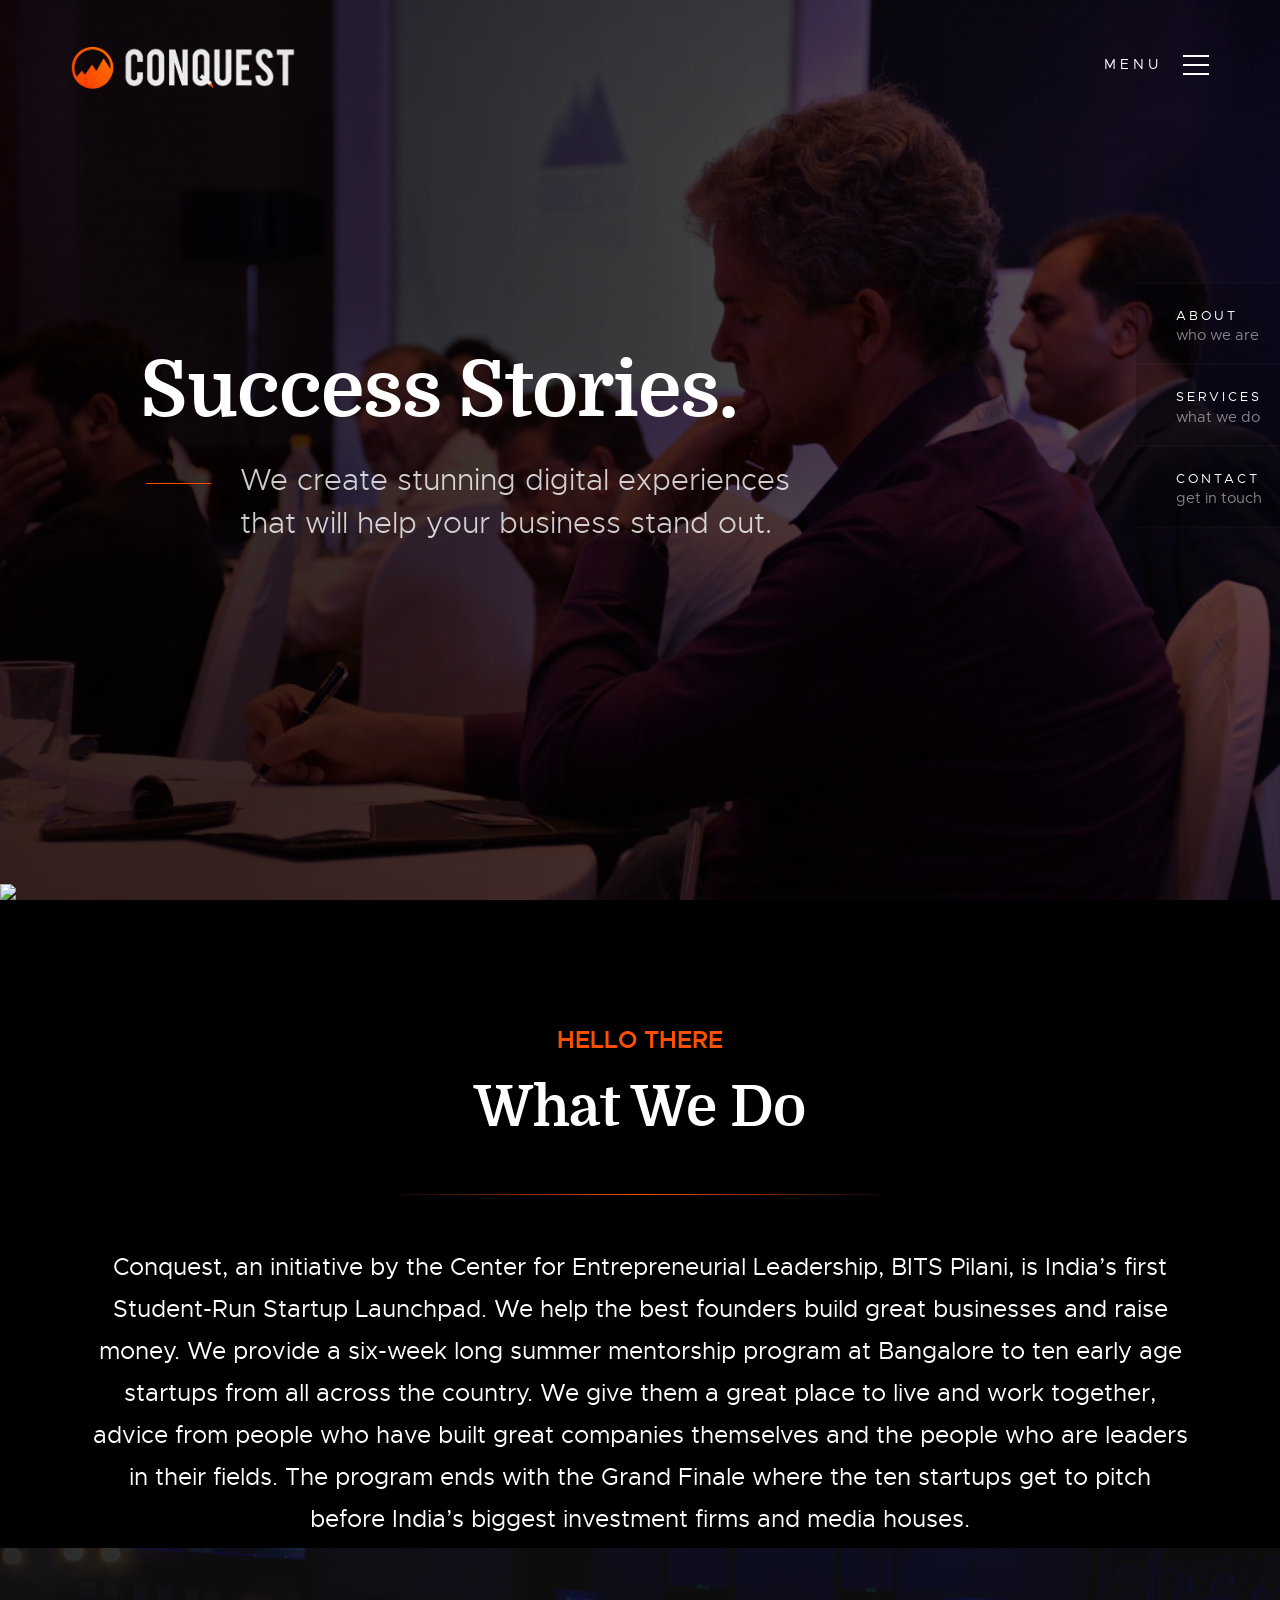
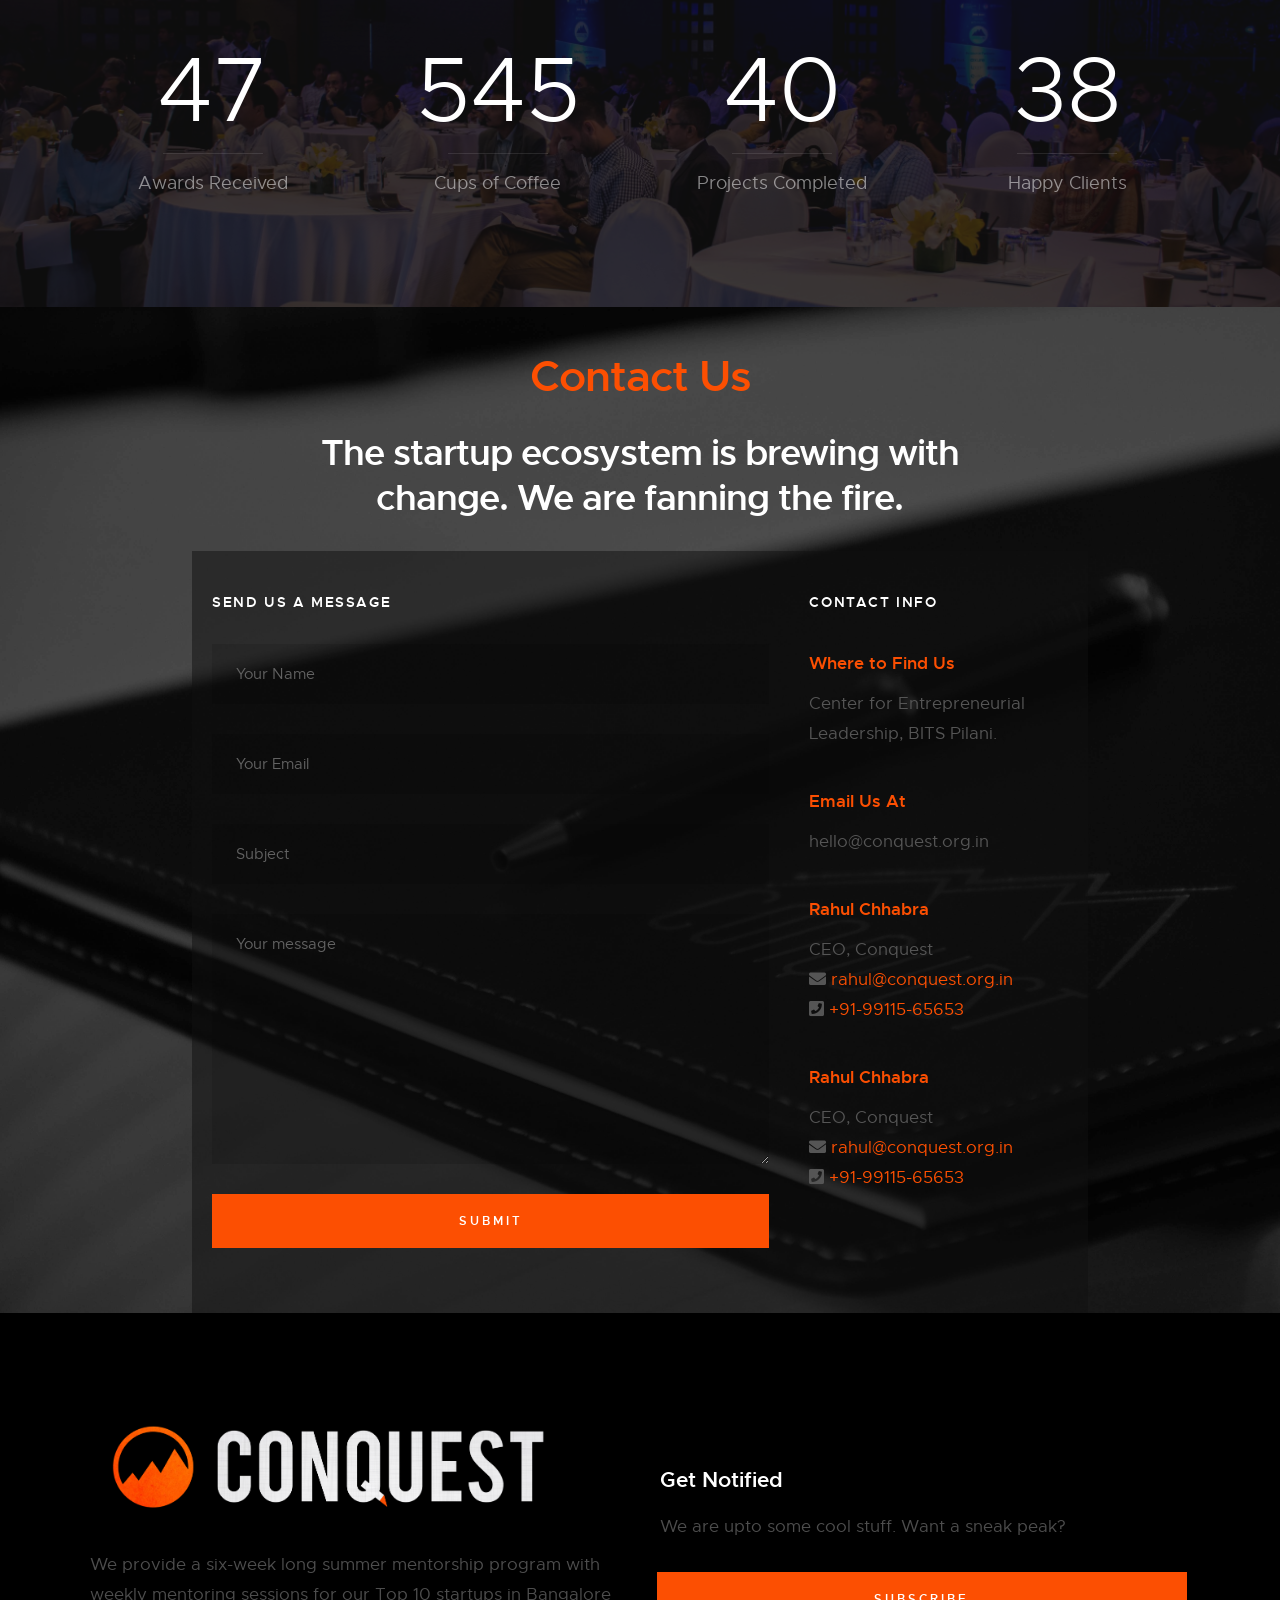
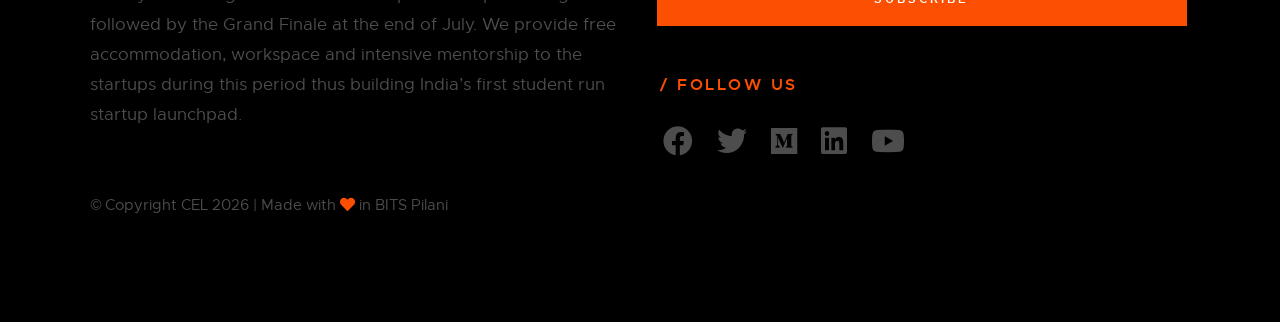
==== commit 239096e6: "all updates" ====
--- a/home_kshitij.html
+++ b/home_kshitij.html
@@ -41,7 +41,7 @@
  
 </head>
 
-<body id="top">
+<body id="top" style="overflow-x: hidden">
  
     <!-- header
     ================================================== -->
@@ -146,7 +146,7 @@
 
         </ul> <!-- end home-sidelinks -->
 
-        <div style="position: absolute; bottom: 0%; left: 0%; width: 100vw;"><img style="position: absolute; bottom: 0%" src="mountains-black.png"></div>
+    <div style="position: absolute; bottom: 0%; left: 0%; width: 100vw;"><img style="position: absolute; bottom: 0%" src="./images/mountains-black.png"></div>
 
     </section> <!-- end s-home -->
 
--- a/css/main.css
+++ b/css/main.css
@@ -1013,10 +1013,10 @@
  * markup:
  *
  * <aside class="pull-quote">
- *    <blockquote>
- *      <p></p>
- *    </blockquote>
- *  </aside>
+ *		<blockquote>
+ *			<p></p>
+ *		</blockquote>
+ *	</aside>
  *
  * --------------------------------------------------------------------- */
 .pull-quote {
@@ -1054,8 +1054,8 @@
  * markup:
  *
  * <ul class="stats-tabs">
- *    <li><a href="#">[value]<em>[name]</em></a></li>
- *  </ul>
+ *		<li><a href="#">[value]<em>[name]</em></a></li>
+ *	</ul>
  *
  * Extend this object into your markup.
  *
@@ -1354,7 +1354,6 @@
   transition: all 0.3s ease-in-out;
 }
 .header-logo img {
-
   height: 60px;
 }
 
@@ -1641,7 +1640,7 @@
   }
   .header-logo img {
     width: 180px;
-    height: 60px;
+    height: 34px;
   }
 
   .header-menu-toggle {
@@ -2889,7 +2888,8 @@
 .s-stats {
   padding-top: 4.2rem;
   padding-bottom: 4.2rem;
-  background-color: #000000;
+  background-color: #111111;
+  background-image : url(../images/finale.jpeg);
   background-repeat: no-repeat;
   background-position: center center;
   background-size: cover;
@@ -2899,7 +2899,7 @@
 .s-stats::before {
   display: block;
   content: "";
-  background-color: #000000;
+  background-color: #111111;
   position: absolute;
   top: 0;
   left: 0;
@@ -3732,11 +3732,12 @@
   color: #fc4f02;
 }
 
-hr.style-two {
-    width: 40%;
-    border: 0;
-    height: 1px;
-    background-image: linear-gradient(to right, rgba(0, 0, 0, 0), #fc4f02, rgba(0, 0, 0, 0));
+hr.style-two-black
+{
+  width: 40%;
+  border: 0;
+  height: 1px;
+  background-image: linear-gradient(to right, rgba(255,255,255,0), #000000, rgba(255,255,255,0))
 }
 
 /* Cloud */
@@ -3749,4 +3750,88 @@
 hr.style-five:after {  /* Not really supposed to work, but does */
     content: "\00a0";  /* Prevent margin collapse */
 }
-/*# sourceMappingURL=main.css.map */+/*# sourceMappingURL=main.css.map */
+
+
+
+
+/* SCROLLBAR */
+
+/* width */
+::-webkit-scrollbar {
+  width: 5px;
+}
+
+/* Track */
+::-webkit-scrollbar-track {
+  box-shadow: inset 0 0 5px grey; 
+  border-radius: 10px;
+}
+ 
+/* Handle */
+::-webkit-scrollbar-thumb {
+  background: #fc4f02; 
+  border-radius: 10px;
+}
+
+/* Handle on hover */
+::-webkit-scrollbar-thumb:hover {
+  background: #fc4f02; 
+}
+
+#reg-popup
+{
+  display: none;
+}
+
+#reg-overlay
+{
+  display: none;
+}
+
+@media (max-width: 600px)
+{
+  .popup
+  {
+    width: 100vw;
+    height: 100vh;
+    overflow: hidden;
+  }
+}
+
+@media (min-width: 601px)
+{
+  .popup
+  {
+    min-height: 70vh; 
+    width: 50vw;
+    overflow-x: hidden;
+    border-radius: 2%;
+  }
+  
+}
+
+#tempid
+{
+  
+}
+
+@media (min-width: 601px)
+{
+  .reg-input
+  {
+    width: 40%;
+  }
+}
+
+@media (max-width: 600px)
+{
+  .reg-input
+  {
+    width: 80%;
+  } 
+}
+
+.home-sidelinks a:hover{
+  color : #fc4f02;
+}
--- a/our.css
+++ b/our.css
@@ -1,20 +1,13 @@
 .round {
   border-radius: 50%;
+  border : 4px solid #fc4f02;
 }
 
-.multbg-top-to-bottom-left {
-  border-top: 3px solid black;
-  background-image: -webkit-gradient(linear, 0 0, 0 100%, from(#000), to(transparent));
-  background-image: -webkit-linear-gradient(#000, transparent);
-  background-image:
-      -moz-linear-gradient(#fc4f02, transparent),
-      -moz-linear-gradient(#fc4f02, transparent);
-  background-image:
-      -o-linear-gradient(#fc4f02, transparent),
-      -o-linear-gradient(#fc4f02, transparent);
+/*.multbg-top-to-bottom-left {
+  border-top: 3px solid #;
   background-image: 
       linear-gradient(transparent, #fc4f02 , transparent),
-      linear-gradient(transparent, black);
+      linear-gradient(transparent, transparent , transparent);
   -moz-background-size: 3px 100%;
   background-size: 3px 100%;
   background-position: 0 0, 100% 0;
@@ -22,24 +15,33 @@
 }
 
 .multbg-top-to-bottom {
-  border-top: 3px solid black;
-  background-image: -webkit-gradient(linear, 0 0, 0 100%, from(#000), to(transparent));
-  background-image: -webkit-linear-gradient(#000, transparent);
-  background-image:
-      -moz-linear-gradient(#fc4f02, transparent),
-      -moz-linear-gradient(#fc4f02, transparent);
-  background-image:
-      -o-linear-gradient(#fc4f02, transparent),
-      -o-linear-gradient(#fc4f02, transparent);
   background-image: 
-      linear-gradient(transparent, #000),
+      linear-gradient(transparent, transparent , transparent),
       linear-gradient(transparent, #fc4f02 , transparent);
   -moz-background-size: 3px 100%;
   background-size: 3px 100%;
   background-position: 0 0, 100% 0;
   background-repeat: no-repeat; 
-}
+}*/
 /*.round:hover {
     webkit-filter: blur(4px);  Chrome, Safari, Opera 
     filter: blur(4px);
-}*/+}*/
+
+/* Gradient transparent - color - transparent */
+
+hr.style-two-wide {
+    border: 0;
+    height: 1px;
+    background-image: linear-gradient(to right, rgba(0, 0, 0, 0), #fc4f02, rgba(0, 0, 0, 0));
+@media (max-width: 600px)
+{
+  .multbg-top-to-bottom-left
+  {
+    display: none;
+  }
+  .multbg-top-to-bottom
+  {
+    display: none;
+  }
+}
